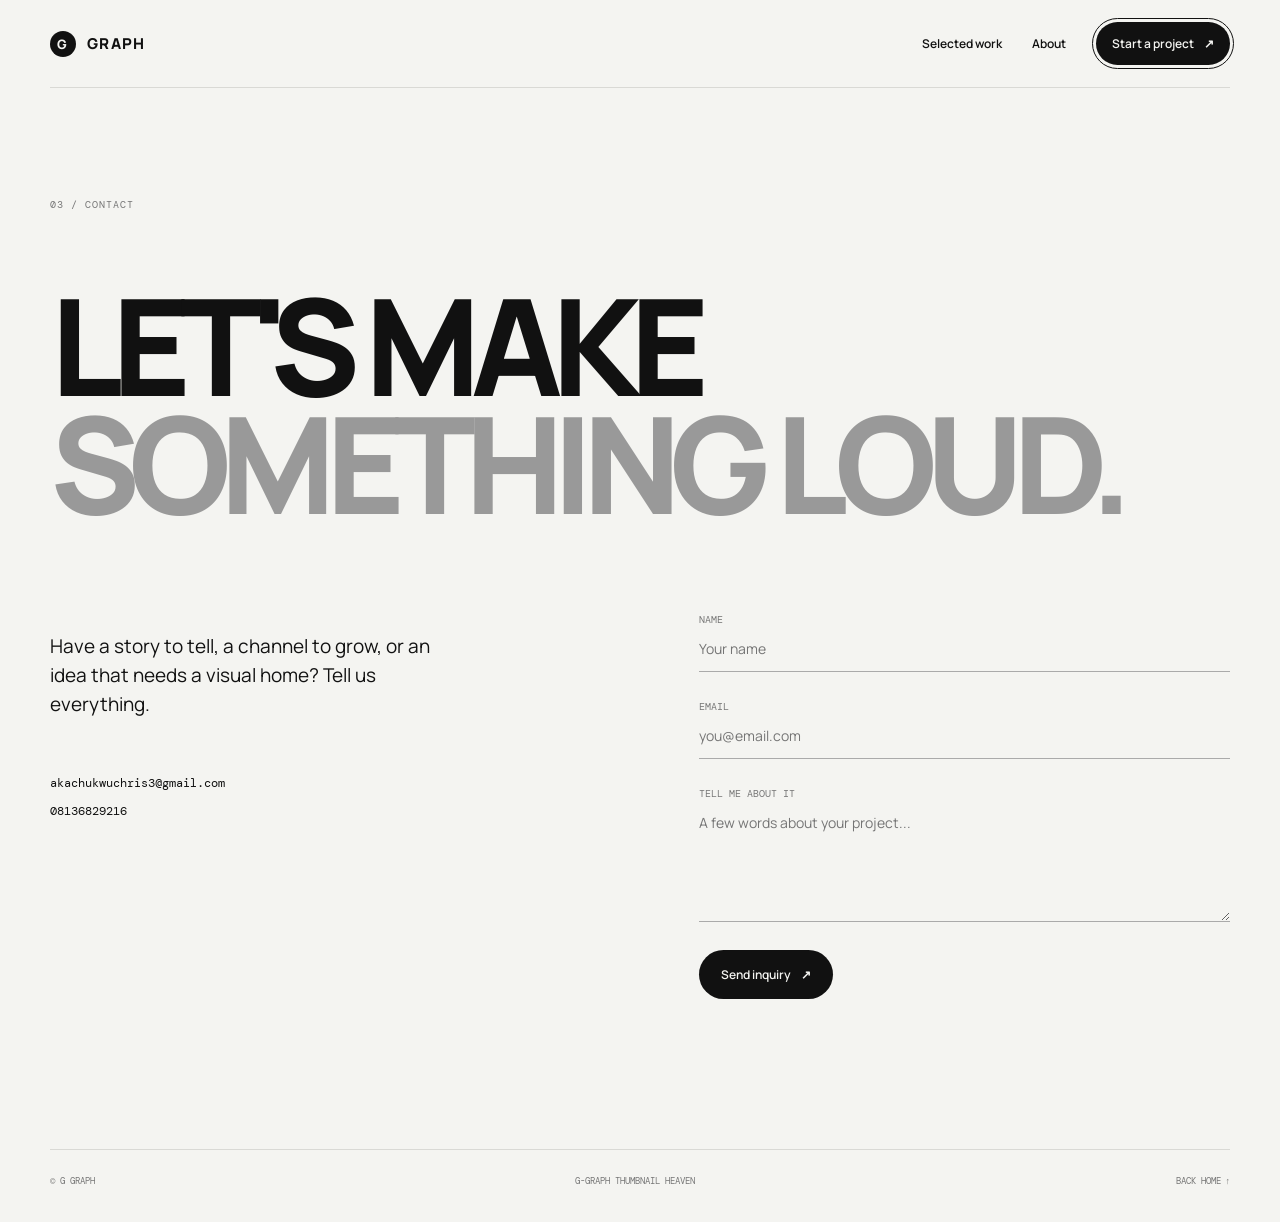
==== contact.html @ c11368bc "Build minimalist G GRAPH portfolio website with generated artwork placeholders and contact page." ====
<!doctype html>
<html lang="en">
<head>
  <meta charset="UTF-8" /><meta name="viewport" content="width=device-width, initial-scale=1.0" />
  <meta name="description" content="Contact G GRAPH for graphic design and thumbnail projects." />
  <title>Contact — G GRAPH</title>
  <link rel="preconnect" href="https://fonts.googleapis.com"><link rel="preconnect" href="https://fonts.gstatic.com" crossorigin>
  <link href="https://fonts.googleapis.com/css2?family=DM+Mono:wght@400;500&family=Manrope:wght@400;500;600;700;800&display=swap" rel="stylesheet"><link rel="stylesheet" href="styles.css" />
</head>
<body>
  <header class="site-header"><a class="brand" href="index.html"><span>G</span> GRAPH</a><nav class="nav"><a href="index.html#work">Selected work</a><a href="index.html#about">About</a><a class="nav-cta active" href="contact.html">Start a project <span>↗</span></a></nav></header>
  <main class="contact-page container">
    <p class="eyebrow">03 / Contact</p><h1>LET'S MAKE<br><em>SOMETHING LOUD.</em></h1>
    <div class="contact-grid"><div><p class="contact-intro">Have a story to tell, a channel to grow, or an idea that needs a visual home? Tell us everything.</p><div class="contact-details"><a href="mailto:akachukwuchris3@gmail.com">akachukwuchris3@gmail.com</a><a href="tel:08136829216">08136829216</a></div></div>
      <form class="contact-form" action="mailto:akachukwuchris3@gmail.com" method="post" enctype="text/plain"><label>Name<input name="name" type="text" placeholder="Your name" required></label><label>Email<input name="email" type="email" placeholder="you@email.com" required></label><label>Tell me about it<textarea name="message" rows="5" placeholder="A few words about your project..." required></textarea></label><button type="submit">Send inquiry <span>↗</span></button></form>
    </div>
  </main>
  <footer class="footer container"><span>© G GRAPH</span><span>G-GRAPH THUMBNAIL HEAVEN</span><a href="index.html">Back home ↑</a></footer>
  <script src="script.js"></script>
</body>
</html>
---- styles.css ----
:root{--ink:#111;--muted:#777;--line:#d9d9d5;--paper:#f4f4f1;--soft:#e7e7e3}*{box-sizing:border-box}html{scroll-behavior:smooth}body{margin:0;background:var(--paper);color:var(--ink);font-family:Manrope,Arial,sans-serif}a{color:inherit;text-decoration:none}.container{width:min(1180px,calc(100% - 64px));margin:auto}.site-header{height:88px;width:min(1180px,calc(100% - 64px));margin:auto;display:flex;align-items:center;justify-content:space-between;border-bottom:1px solid var(--line)}.brand{font-size:15px;font-weight:800;letter-spacing:.08em}.brand span{display:inline-grid;place-items:center;background:var(--ink);color:var(--paper);border-radius:50%;width:26px;height:26px;margin-right:7px;font-size:13px}.nav{display:flex;align-items:center;gap:30px;font-size:12px;font-weight:600}.nav a{transition:opacity .2s}.nav a:hover{opacity:.5}.nav-cta{background:var(--ink);color:var(--paper);padding:13px 16px;border-radius:30px}.nav-cta span,.text-link span,button span{margin-left:8px}.hero{padding:130px 0 100px;min-height:650px;display:flex;flex-direction:column;justify-content:space-between}.eyebrow,.mono{font-family:'DM Mono',monospace;text-transform:uppercase;font-size:10px;letter-spacing:.1em}.eyebrow{color:var(--muted)}.eyebrow span{margin:0 8px;color:var(--ink)}h1{font-size:clamp(48px,10.5vw,150px);line-height:.88;letter-spacing:-.08em;margin:80px 0 60px;font-weight:800}h1 em,h2 em{font-style:normal;color:#999}.hero-bottom{display:flex;justify-content:space-between;align-items:end}.hero-copy{max-width:330px;color:#555;line-height:1.7;font-size:14px}.round-link{border:1px solid var(--ink);border-radius:50%;width:53px;height:53px;display:grid;place-items:center;font-size:22px}.work{padding:75px 0 140px}.section-heading{display:flex;justify-content:space-between;align-items:center;border-top:1px solid var(--line);padding-top:18px;margin-bottom:48px}.mono{color:var(--muted);font-size:9px}.project-grid{display:grid;grid-template-columns:repeat(2,1fr);gap:70px 24px}.project-wide{grid-column:span 2}.project img{display:block;width:100%;background:var(--soft);transition:transform .4s}.project:hover img{transform:scale(.985)}.project-info{display:flex;justify-content:space-between;align-items:baseline;margin-top:15px}.project-info h2{font-size:16px;margin:0;font-weight:600}.project-info span{font-family:'DM Mono';font-size:9px;text-transform:uppercase;color:var(--muted)}.about{padding:80px 0 150px}.about-grid{display:grid;grid-template-columns:1fr 1fr;gap:10%;align-items:start}.about h2{font-size:clamp(35px,5vw,70px);letter-spacing:-.07em;line-height:.95;margin:20px 0}.about-grid div{max-width:400px;color:#555;line-height:1.7;font-size:14px}.text-link{display:inline-block;margin-top:20px;border-bottom:1px solid var(--ink);padding-bottom:8px;color:var(--ink);font-weight:700;font-size:13px}.footer{border-top:1px solid var(--line);padding:25px 0 35px;display:flex;justify-content:space-between;font:9px 'DM Mono';text-transform:uppercase;color:var(--muted)}.contact-page{padding:100px 0 150px}.contact-page h1{margin:75px 0 90px}.contact-grid{display:grid;grid-template-columns:1fr 1fr;gap:10%}.contact-intro{font-size:19px;line-height:1.55;max-width:390px}.contact-details{display:flex;flex-direction:column;gap:12px;margin-top:55px;font-family:'DM Mono';font-size:12px}.contact-details a:hover{ text-decoration:underline}.contact-form{display:flex;flex-direction:column;gap:28px}label{font:10px 'DM Mono';text-transform:uppercase;color:var(--muted)}input,textarea{display:block;width:100%;border:0;border-bottom:1px solid #aaa;background:transparent;padding:13px 0;font:14px Manrope;outline:none;resize:vertical}input:focus,textarea:focus{border-color:var(--ink)}button{align-self:flex-start;background:var(--ink);color:var(--paper);border:0;border-radius:30px;padding:16px 22px;font:600 12px Manrope;cursor:pointer}.active{outline:1px solid var(--ink);outline-offset:3px}@media(max-width:650px){.container,.site-header{width:calc(100% - 36px)}.site-header{height:72px}.nav a:not(.nav-cta){display:none}.nav-cta{padding:11px 13px}.hero{padding:90px 0 70px;min-height:570px}.hero h1{margin:80px 0 45px}.hero-bottom{align-items:start}.round-link{flex:none}.work{padding:60px 0 90px}.section-heading{display:block}.section-heading .mono{margin-top:22px}.project-grid,.about-grid,.contact-grid{grid-template-columns:1fr;gap:45px}.project-wide{grid-column:span 1}.project-info{display:block}.project-info span{display:block;margin-top:8px}.about{padding:50px 0 90px}.contact-page{padding:75px 0 100px}.contact-page h1{margin:65px 0}.footer{gap:15px;flex-wrap:wrap}.footer span:nth-child(2){display:none}}
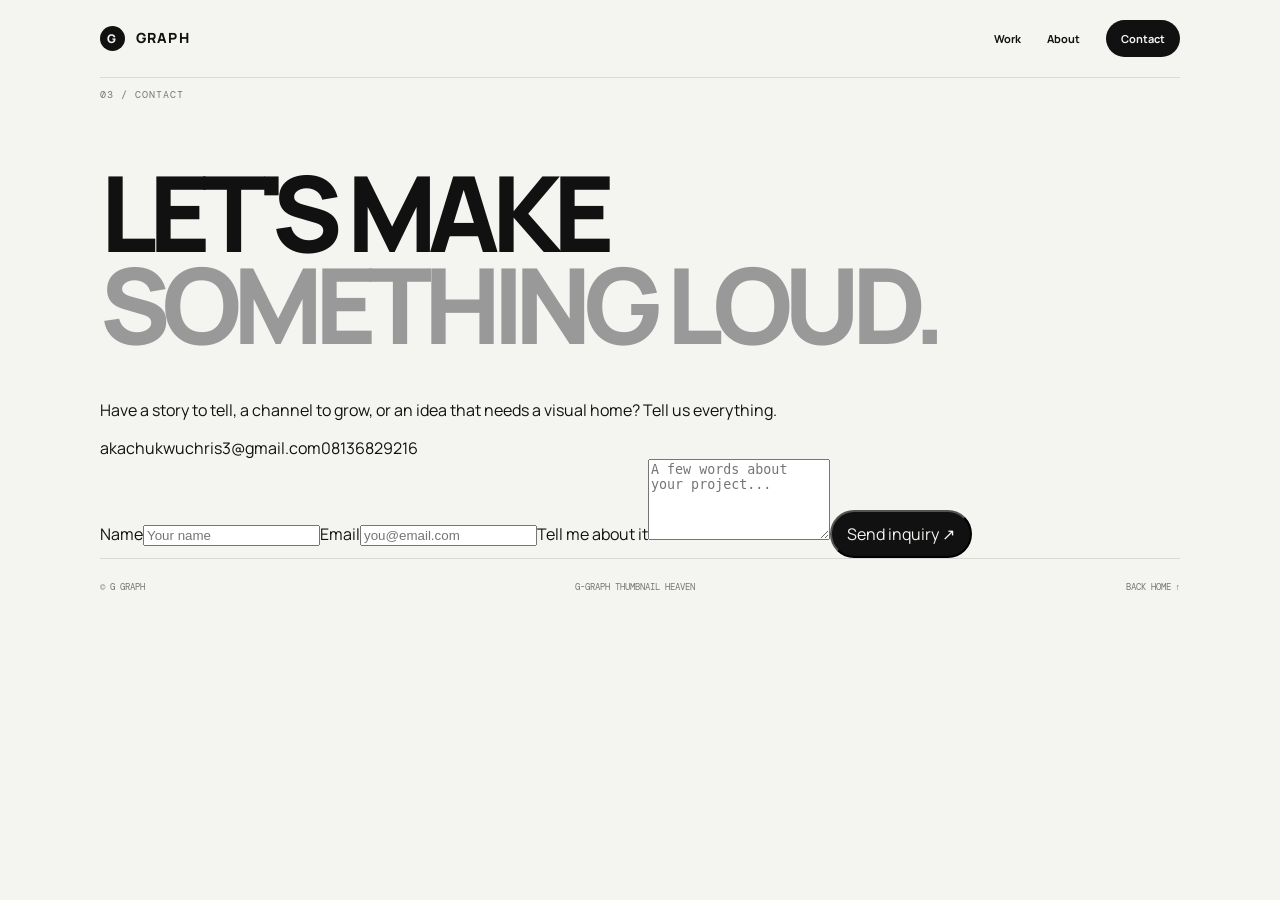
==== commit 31741f78: "Rebuild G GRAPH portfolio with responsive sizing, animated sections, carousel, click-to-expand viewe" ====
--- a/contact.html
+++ b/contact.html
@@ -1,21 +1,2 @@
 <!doctype html>
-<html lang="en">
-<head>
-  <meta charset="UTF-8" /><meta name="viewport" content="width=device-width, initial-scale=1.0" />
-  <meta name="description" content="Contact G GRAPH for graphic design and thumbnail projects." />
-  <title>Contact — G GRAPH</title>
-  <link rel="preconnect" href="https://fonts.googleapis.com"><link rel="preconnect" href="https://fonts.gstatic.com" crossorigin>
-  <link href="https://fonts.googleapis.com/css2?family=DM+Mono:wght@400;500&family=Manrope:wght@400;500;600;700;800&display=swap" rel="stylesheet"><link rel="stylesheet" href="styles.css" />
-</head>
-<body>
-  <header class="site-header"><a class="brand" href="index.html"><span>G</span> GRAPH</a><nav class="nav"><a href="index.html#work">Selected work</a><a href="index.html#about">About</a><a class="nav-cta active" href="contact.html">Start a project <span>↗</span></a></nav></header>
-  <main class="contact-page container">
-    <p class="eyebrow">03 / Contact</p><h1>LET'S MAKE<br><em>SOMETHING LOUD.</em></h1>
-    <div class="contact-grid"><div><p class="contact-intro">Have a story to tell, a channel to grow, or an idea that needs a visual home? Tell us everything.</p><div class="contact-details"><a href="mailto:akachukwuchris3@gmail.com">akachukwuchris3@gmail.com</a><a href="tel:08136829216">08136829216</a></div></div>
-      <form class="contact-form" action="mailto:akachukwuchris3@gmail.com" method="post" enctype="text/plain"><label>Name<input name="name" type="text" placeholder="Your name" required></label><label>Email<input name="email" type="email" placeholder="you@email.com" required></label><label>Tell me about it<textarea name="message" rows="5" placeholder="A few words about your project..." required></textarea></label><button type="submit">Send inquiry <span>↗</span></button></form>
-    </div>
-  </main>
-  <footer class="footer container"><span>© G GRAPH</span><span>G-GRAPH THUMBNAIL HEAVEN</span><a href="index.html">Back home ↑</a></footer>
-  <script src="script.js"></script>
-</body>
-</html>
+<html lang="en"><head><meta charset="UTF-8"><meta name="viewport" content="width=device-width, initial-scale=1.0"><title>Contact | G GRAPH</title><link rel="preconnect" href="https://fonts.googleapis.com"><link rel="preconnect" href="https://fonts.gstatic.com" crossorigin><link href="https://fonts.googleapis.com/css2?family=DM+Mono:wght@400;500&family=Manrope:wght@400;500;600;700;800&display=swap" rel="stylesheet"><link rel="stylesheet" href="styles.css"></head><body><header class="site-header container"><a class="brand" href="index.html"><span>G</span> GRAPH</a><nav class="nav"><a href="index.html#work">Work</a><a href="index.html#about">About</a><a class="nav-cta" href="contact.html">Contact</a></nav></header><main class="contact-page container reveal visible"><p class="eyebrow">03 / Contact</p><h1>LET'S MAKE<br><em>SOMETHING LOUD.</em></h1><div class="contact-grid"><div><p class="contact-intro">Have a story to tell, a channel to grow, or an idea that needs a visual home? Tell us everything.</p><div class="contact-details"><a href="mailto:akachukwuchris3@gmail.com">akachukwuchris3@gmail.com</a><a href="tel:08136829216">08136829216</a></div></div><form class="contact-form" action="mailto:akachukwuchris3@gmail.com" method="post" enctype="text/plain"><label>Name<input name="name" type="text" placeholder="Your name" required></label><label>Email<input name="email" type="email" placeholder="you@email.com" required></label><label>Tell me about it<textarea name="message" rows="5" placeholder="A few words about your project..." required></textarea></label><button type="submit" class="nav-cta">Send inquiry ↗</button></form></div></main><footer class="footer container"><span>© G GRAPH</span><span>G-GRAPH THUMBNAIL HEAVEN</span><a href="index.html">Back home ↑</a></footer><script src="script.js"></script></body></html>
--- a/styles.css
+++ b/styles.css
@@ -1 +1,4 @@
-:root{--ink:#111;--muted:#777;--line:#d9d9d5;--paper:#f4f4f1;--soft:#e7e7e3}*{box-sizing:border-box}html{scroll-behavior:smooth}body{margin:0;background:var(--paper);color:var(--ink);font-family:Manrope,Arial,sans-serif}a{color:inherit;text-decoration:none}.container{width:min(1180px,calc(100% - 64px));margin:auto}.site-header{height:88px;width:min(1180px,calc(100% - 64px));margin:auto;display:flex;align-items:center;justify-content:space-between;border-bottom:1px solid var(--line)}.brand{font-size:15px;font-weight:800;letter-spacing:.08em}.brand span{display:inline-grid;place-items:center;background:var(--ink);color:var(--paper);border-radius:50%;width:26px;height:26px;margin-right:7px;font-size:13px}.nav{display:flex;align-items:center;gap:30px;font-size:12px;font-weight:600}.nav a{transition:opacity .2s}.nav a:hover{opacity:.5}.nav-cta{background:var(--ink);color:var(--paper);padding:13px 16px;border-radius:30px}.nav-cta span,.text-link span,button span{margin-left:8px}.hero{padding:130px 0 100px;min-height:650px;display:flex;flex-direction:column;justify-content:space-between}.eyebrow,.mono{font-family:'DM Mono',monospace;text-transform:uppercase;font-size:10px;letter-spacing:.1em}.eyebrow{color:var(--muted)}.eyebrow span{margin:0 8px;color:var(--ink)}h1{font-size:clamp(48px,10.5vw,150px);line-height:.88;letter-spacing:-.08em;margin:80px 0 60px;font-weight:800}h1 em,h2 em{font-style:normal;color:#999}.hero-bottom{display:flex;justify-content:space-between;align-items:end}.hero-copy{max-width:330px;color:#555;line-height:1.7;font-size:14px}.round-link{border:1px solid var(--ink);border-radius:50%;width:53px;height:53px;display:grid;place-items:center;font-size:22px}.work{padding:75px 0 140px}.section-heading{display:flex;justify-content:space-between;align-items:center;border-top:1px solid var(--line);padding-top:18px;margin-bottom:48px}.mono{color:var(--muted);font-size:9px}.project-grid{display:grid;grid-template-columns:repeat(2,1fr);gap:70px 24px}.project-wide{grid-column:span 2}.project img{display:block;width:100%;background:var(--soft);transition:transform .4s}.project:hover img{transform:scale(.985)}.project-info{display:flex;justify-content:space-between;align-items:baseline;margin-top:15px}.project-info h2{font-size:16px;margin:0;font-weight:600}.project-info span{font-family:'DM Mono';font-size:9px;text-transform:uppercase;color:var(--muted)}.about{padding:80px 0 150px}.about-grid{display:grid;grid-template-columns:1fr 1fr;gap:10%;align-items:start}.about h2{font-size:clamp(35px,5vw,70px);letter-spacing:-.07em;line-height:.95;margin:20px 0}.about-grid div{max-width:400px;color:#555;line-height:1.7;font-size:14px}.text-link{display:inline-block;margin-top:20px;border-bottom:1px solid var(--ink);padding-bottom:8px;color:var(--ink);font-weight:700;font-size:13px}.footer{border-top:1px solid var(--line);padding:25px 0 35px;display:flex;justify-content:space-between;font:9px 'DM Mono';text-transform:uppercase;color:var(--muted)}.contact-page{padding:100px 0 150px}.contact-page h1{margin:75px 0 90px}.contact-grid{display:grid;grid-template-columns:1fr 1fr;gap:10%}.contact-intro{font-size:19px;line-height:1.55;max-width:390px}.contact-details{display:flex;flex-direction:column;gap:12px;margin-top:55px;font-family:'DM Mono';font-size:12px}.contact-details a:hover{ text-decoration:underline}.contact-form{display:flex;flex-direction:column;gap:28px}label{font:10px 'DM Mono';text-transform:uppercase;color:var(--muted)}input,textarea{display:block;width:100%;border:0;border-bottom:1px solid #aaa;background:transparent;padding:13px 0;font:14px Manrope;outline:none;resize:vertical}input:focus,textarea:focus{border-color:var(--ink)}button{align-self:flex-start;background:var(--ink);color:var(--paper);border:0;border-radius:30px;padding:16px 22px;font:600 12px Manrope;cursor:pointer}.active{outline:1px solid var(--ink);outline-offset:3px}@media(max-width:650px){.container,.site-header{width:calc(100% - 36px)}.site-header{height:72px}.nav a:not(.nav-cta){display:none}.nav-cta{padding:11px 13px}.hero{padding:90px 0 70px;min-height:570px}.hero h1{margin:80px 0 45px}.hero-bottom{align-items:start}.round-link{flex:none}.work{padding:60px 0 90px}.section-heading{display:block}.section-heading .mono{margin-top:22px}.project-grid,.about-grid,.contact-grid{grid-template-columns:1fr;gap:45px}.project-wide{grid-column:span 1}.project-info{display:block}.project-info span{display:block;margin-top:8px}.about{padding:50px 0 90px}.contact-page{padding:75px 0 100px}.contact-page h1{margin:65px 0}.footer{gap:15px;flex-wrap:wrap}.footer span:nth-child(2){display:none}}
+/* G GRAPH portfolio system */
+:root{--ink:#111;--muted:#777;--line:#d9d9d5;--paper:#f4f4f1;--soft:#e7e7e3}*{box-sizing:border-box}html{scroll-behavior:smooth}body{margin:0;background:var(--paper);color:var(--ink);font-family:Manrope,Arial,sans-serif;overflow-x:hidden}body.modal-open{overflow:hidden}a{color:inherit;text-decoration:none}button{font:inherit}.container{width:min(1080px,calc(100% - 48px));margin:auto}.site-header{height:78px;display:flex;align-items:center;justify-content:space-between;border-bottom:1px solid var(--line)}.brand{font-size:14px;font-weight:800;letter-spacing:.08em}.brand span{display:inline-grid;place-items:center;background:var(--ink);color:var(--paper);border-radius:50%;width:25px;height:25px;margin-right:7px;font-size:12px}.nav{display:flex;align-items:center;gap:26px;font-size:11px;font-weight:700}.nav-cta{background:var(--ink);color:var(--paper);padding:11px 15px;border-radius:30px}.hero{padding:100px 0 78px;min-height:560px;display:flex;flex-direction:column;justify-content:space-between}.eyebrow,.mono{font:10px 'DM Mono',monospace;text-transform:uppercase;letter-spacing:.1em}.eyebrow{color:var(--muted)}.eyebrow span{margin:0 8px;color:var(--ink)}h1{font-size:clamp(45px,8.2vw,108px);line-height:.88;letter-spacing:-.08em;margin:65px 0 48px;font-weight:800}h1 em,h2 em{font-style:normal;color:#999}.hero-bottom{display:flex;justify-content:space-between;align-items:end}.hero-copy{max-width:330px;color:#555;line-height:1.7;font-size:13px}.round-link{border:1px solid var(--ink);border-radius:50%;width:46px;height:46px;display:grid;place-items:center;font-size:20px}.work{padding:65px 0 115px}.section-heading{display:flex;justify-content:space-between;align-items:center;border-top:1px solid var(--line);padding-top:16px;margin-bottom:35px}.mono{color:var(--muted);font-size:9px}.carousel{position:relative;padding:0 48px 44px}.carousel-track{position:relative;min-height:480px}.carousel-slide{display:none;animation:slideIn .45s ease both}.carousel-slide.is-active{display:block}.project{margin:0}.image-button{display:block;width:100%;padding:0;border:0;cursor:zoom-in;overflow:hidden;background:var(--soft);border-radius:12px}.image-button img{display:block;width:100%;height:430px;object-fit:contain;background:var(--soft);transition:transform .5s ease}.project-wide .image-button img{height:430px}.image-button:hover img{transform:scale(1.025)}.project-info{display:flex;justify-content:space-between;align-items:baseline;margin-top:14px}.project-info h2{font-size:16px;margin:0;font-weight:600}.project-info span{font:9px 'DM Mono';text-transform:uppercase;color:var(--muted)}.carousel-arrow{position:absolute;top:45%;z-index:2;border:1px solid var(--ink);background:var(--paper);border-radius:50%;width:38px;height:38px;cursor:pointer;transition:.2s}.carousel-arrow:hover{background:var(--ink);color:var(--paper);transform:scale(1.08)}.prev{left:0}.next{right:0}.carousel-dots{position:absolute;bottom:0;left:0;right:0;display:flex;justify-content:center;gap:8px}.carousel-dot{width:7px;height:7px;border:0;border-radius:50%;background:#c4c4be;cursor:pointer;padding:0}.carousel-dot.active{background:var(--ink);transform:scale(1.35)}.about{padding:70px 0 120px}.about-grid{display:grid;grid-template-columns:1fr 1fr;gap:10%;align-items:start}.about h2{font-size:clamp(34px,4.5vw,58px);letter-spacing:-.07em;line-height:.95;margin:18px 0}.about-grid div{max-width:400px;color:#555;line-height:1.7;font-size:14px}.text-link{display:inline-block;margin-top:18px;border-bottom:1px solid var(--ink);padding-bottom:7px;color:var(--ink);font-weight:700;font-size:12px}.footer{border-top:1px solid var(--line);padding:22px 0 30px;display:flex;justify-content:space-between;font:9px 'DM Mono';text-transform:uppercase;color:var(--muted)}.reveal{opacity:0;transform:translateY(22px);transition:opacity .8s ease,transform .8s ease}.reveal.visible{opacity:1;transform:none}@keyframes slideIn{from{opacity:0;transform:translateX(18px)}to{opacity:1;transform:none}}
+/* Fullscreen viewer and cursor-position zoom */.lightbox{position:fixed;inset:0;z-index:20;display:grid;place-items:center;padding:35px;background:rgba(17,17,17,.9);opacity:0;visibility:hidden;transition:opacity .25s ease,visibility .25s ease}.lightbox.open{opacity:1;visibility:visible}.lightbox-stage{position:relative;width:min(900px,90vw);height:min(690px,78vh);overflow:hidden;border-radius:10px;background:#ddd;cursor:zoom-in}.lightbox-stage img{width:100%;height:100%;object-fit:contain;transform:scale(1);transform-origin:var(--x,50%) var(--y,50%);transition:transform .18s ease}.lightbox-stage:hover img{transform:scale(2.1)}.zoom-tip{position:absolute;bottom:14px;left:50%;transform:translateX(-50%);background:rgba(17,17,17,.72);color:#fff;padding:8px 12px;border-radius:20px;font-size:10px;white-space:nowrap}.lightbox-close{position:absolute;right:28px;top:18px;border:0;background:none;color:#fff;font-size:35px;cursor:pointer}.lightbox-caption{position:absolute;bottom:20px;left:50%;transform:translateX(-50%);color:#fff;display:flex;gap:20px;font-size:12px}.lightbox-caption span{color:#bbb;font:10px 'DM Mono';text-transform:uppercase;align-self:center}
+@media(max-width:700px){.container{width:calc(100% - 32px)}.site-header{height:70px}.nav{gap:13px}.nav a:first-child{display:none}.hero{padding:75px 0 60px;min-height:510px}.work{padding:55px 0 90px}.section-heading{display:block}.section-heading .mono{margin-top:16px}.carousel{padding-left:28px;padding-right:28px}.carousel-track{min-height:340px}.image-button img,.project-wide .image-button img{height:300px}.project-info{display:block}.project-info span{display:block;margin-top:7px}.about{padding:50px 0 80px}.about-grid{grid-template-columns:1fr;gap:20px}.footer{gap:12px;flex-wrap:wrap}.footer span:nth-child(2){display:none}.lightbox{padding:18px}.lightbox-stage{width:94vw;height:72vh}.lightbox-close{right:13px;top:4px}.lightbox-caption{bottom:10px}.zoom-tip{font-size:8px}}
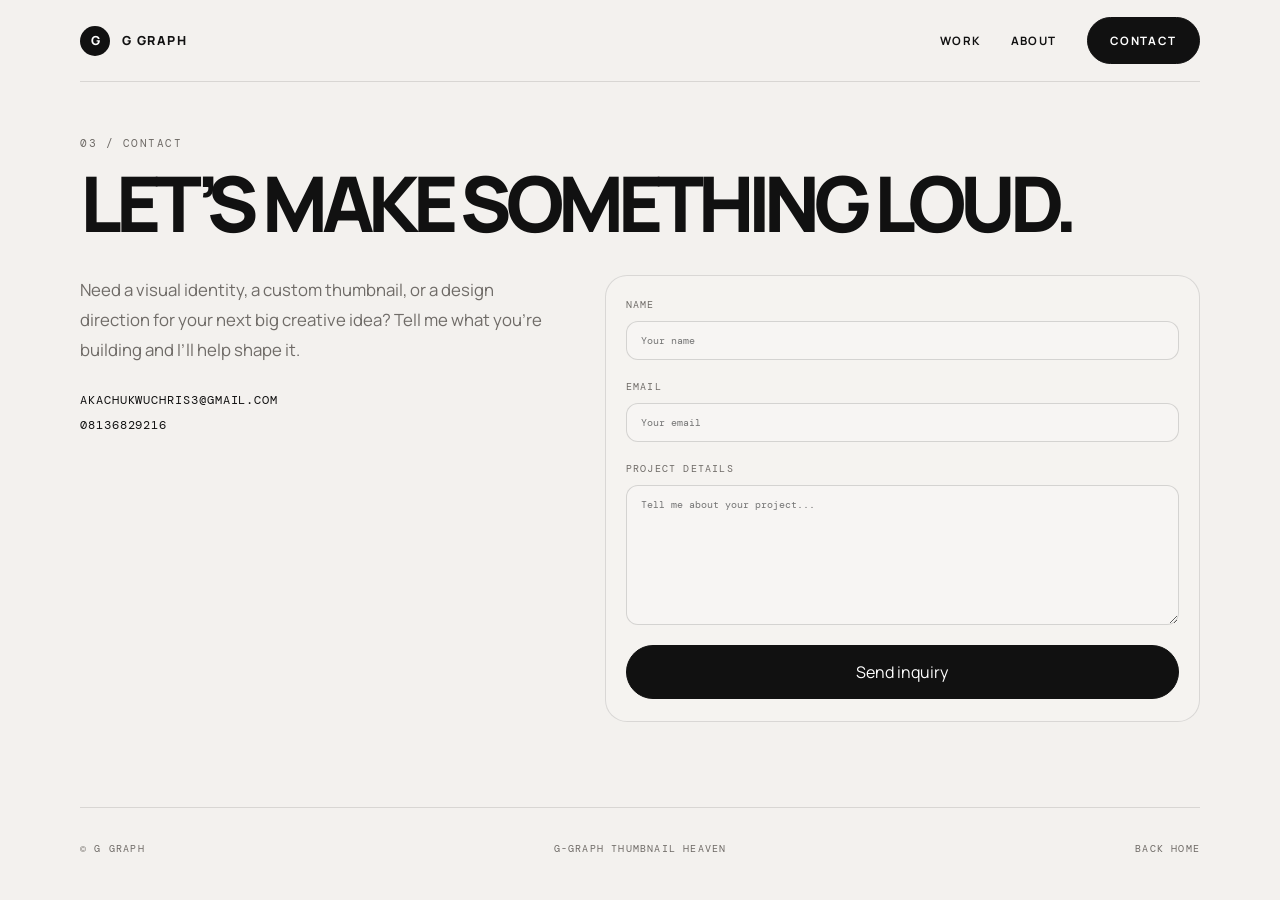
==== commit b7a28358: "Finalize the G GRAPH portfolio with smoother responsiveness, carousel, click-to-expand lightbox, and" ====
--- a/contact.html
+++ b/contact.html
@@ -1,2 +1,73 @@
 <!doctype html>
-<html lang="en"><head><meta charset="UTF-8"><meta name="viewport" content="width=device-width, initial-scale=1.0"><title>Contact | G GRAPH</title><link rel="preconnect" href="https://fonts.googleapis.com"><link rel="preconnect" href="https://fonts.gstatic.com" crossorigin><link href="https://fonts.googleapis.com/css2?family=DM+Mono:wght@400;500&family=Manrope:wght@400;500;600;700;800&display=swap" rel="stylesheet"><link rel="stylesheet" href="styles.css"></head><body><header class="site-header container"><a class="brand" href="index.html"><span>G</span> GRAPH</a><nav class="nav"><a href="index.html#work">Work</a><a href="index.html#about">About</a><a class="nav-cta" href="contact.html">Contact</a></nav></header><main class="contact-page container reveal visible"><p class="eyebrow">03 / Contact</p><h1>LET'S MAKE<br><em>SOMETHING LOUD.</em></h1><div class="contact-grid"><div><p class="contact-intro">Have a story to tell, a channel to grow, or an idea that needs a visual home? Tell us everything.</p><div class="contact-details"><a href="mailto:akachukwuchris3@gmail.com">akachukwuchris3@gmail.com</a><a href="tel:08136829216">08136829216</a></div></div><form class="contact-form" action="mailto:akachukwuchris3@gmail.com" method="post" enctype="text/plain"><label>Name<input name="name" type="text" placeholder="Your name" required></label><label>Email<input name="email" type="email" placeholder="you@email.com" required></label><label>Tell me about it<textarea name="message" rows="5" placeholder="A few words about your project..." required></textarea></label><button type="submit" class="nav-cta">Send inquiry ↗</button></form></div></main><footer class="footer container"><span>© G GRAPH</span><span>G-GRAPH THUMBNAIL HEAVEN</span><a href="index.html">Back home ↑</a></footer><script src="script.js"></script></body></html>
+<html lang="en">
+  <head>
+    <meta charset="UTF-8" />
+    <meta name="viewport" content="width=device-width, initial-scale=1.0" />
+    <meta name="description" content="Contact G GRAPH for custom graphic design and thumbnail work." />
+    <title>Contact | G GRAPH</title>
+    <link rel="preconnect" href="https://fonts.googleapis.com" />
+    <link rel="preconnect" href="https://fonts.gstatic.com" crossorigin />
+    <link href="https://fonts.googleapis.com/css2?family=DM+Mono:wght@400;500&family=Manrope:wght@400;500;600;700;800&display=swap" rel="stylesheet" />
+    <link rel="stylesheet" href="styles.css" />
+  </head>
+  <body>
+    <header class="site-header container">
+      <a href="index.html" class="brand" aria-label="G GRAPH home">
+        <span class="brand-mark">G</span>
+        <span class="brand-text">G GRAPH</span>
+      </a>
+
+      <nav class="main-nav" aria-label="Main navigation">
+        <a href="index.html#work">Work</a>
+        <a href="index.html#about">About</a>
+        <a href="contact.html" class="button-link">Contact</a>
+      </nav>
+    </header>
+
+    <main class="contact-page container reveal">
+      <p class="eyebrow">03 / Contact</p>
+      <h1>Let’s make something loud.</h1>
+
+      <div class="contact-grid">
+        <div>
+          <p class="contact-intro">
+            Need a visual identity, a custom thumbnail, or a design direction for
+            your next big creative idea? Tell me what you’re building and I’ll help shape it.
+          </p>
+
+          <div class="contact-details">
+            <a href="mailto:akachukwuchris3@gmail.com">akachukwuchris3@gmail.com</a>
+            <a href="tel:08136829216">08136829216</a>
+          </div>
+        </div>
+
+        <form class="contact-form" action="mailto:akachukwuchris3@gmail.com" method="post" enctype="text/plain">
+          <label>
+            Name
+            <input type="text" name="name" placeholder="Your name" required />
+          </label>
+
+          <label>
+            Email
+            <input type="email" name="email" placeholder="Your email" required />
+          </label>
+
+          <label>
+            Project details
+            <textarea name="message" rows="6" placeholder="Tell me about your project..." required></textarea>
+          </label>
+
+          <button type="submit" class="button-primary">Send inquiry</button>
+        </form>
+      </div>
+    </main>
+
+    <footer class="site-footer container">
+      <p>© G GRAPH</p>
+      <p>G-GRAPH THUMBNAIL HEAVEN</p>
+      <a href="index.html">Back home</a>
+    </footer>
+
+    <script src="script.js"></script>
+  </body>
+</html>
--- a/styles.css
+++ b/styles.css
@@ -1,4 +1,795 @@
-/* G GRAPH portfolio system */
-:root{--ink:#111;--muted:#777;--line:#d9d9d5;--paper:#f4f4f1;--soft:#e7e7e3}*{box-sizing:border-box}html{scroll-behavior:smooth}body{margin:0;background:var(--paper);color:var(--ink);font-family:Manrope,Arial,sans-serif;overflow-x:hidden}body.modal-open{overflow:hidden}a{color:inherit;text-decoration:none}button{font:inherit}.container{width:min(1080px,calc(100% - 48px));margin:auto}.site-header{height:78px;display:flex;align-items:center;justify-content:space-between;border-bottom:1px solid var(--line)}.brand{font-size:14px;font-weight:800;letter-spacing:.08em}.brand span{display:inline-grid;place-items:center;background:var(--ink);color:var(--paper);border-radius:50%;width:25px;height:25px;margin-right:7px;font-size:12px}.nav{display:flex;align-items:center;gap:26px;font-size:11px;font-weight:700}.nav-cta{background:var(--ink);color:var(--paper);padding:11px 15px;border-radius:30px}.hero{padding:100px 0 78px;min-height:560px;display:flex;flex-direction:column;justify-content:space-between}.eyebrow,.mono{font:10px 'DM Mono',monospace;text-transform:uppercase;letter-spacing:.1em}.eyebrow{color:var(--muted)}.eyebrow span{margin:0 8px;color:var(--ink)}h1{font-size:clamp(45px,8.2vw,108px);line-height:.88;letter-spacing:-.08em;margin:65px 0 48px;font-weight:800}h1 em,h2 em{font-style:normal;color:#999}.hero-bottom{display:flex;justify-content:space-between;align-items:end}.hero-copy{max-width:330px;color:#555;line-height:1.7;font-size:13px}.round-link{border:1px solid var(--ink);border-radius:50%;width:46px;height:46px;display:grid;place-items:center;font-size:20px}.work{padding:65px 0 115px}.section-heading{display:flex;justify-content:space-between;align-items:center;border-top:1px solid var(--line);padding-top:16px;margin-bottom:35px}.mono{color:var(--muted);font-size:9px}.carousel{position:relative;padding:0 48px 44px}.carousel-track{position:relative;min-height:480px}.carousel-slide{display:none;animation:slideIn .45s ease both}.carousel-slide.is-active{display:block}.project{margin:0}.image-button{display:block;width:100%;padding:0;border:0;cursor:zoom-in;overflow:hidden;background:var(--soft);border-radius:12px}.image-button img{display:block;width:100%;height:430px;object-fit:contain;background:var(--soft);transition:transform .5s ease}.project-wide .image-button img{height:430px}.image-button:hover img{transform:scale(1.025)}.project-info{display:flex;justify-content:space-between;align-items:baseline;margin-top:14px}.project-info h2{font-size:16px;margin:0;font-weight:600}.project-info span{font:9px 'DM Mono';text-transform:uppercase;color:var(--muted)}.carousel-arrow{position:absolute;top:45%;z-index:2;border:1px solid var(--ink);background:var(--paper);border-radius:50%;width:38px;height:38px;cursor:pointer;transition:.2s}.carousel-arrow:hover{background:var(--ink);color:var(--paper);transform:scale(1.08)}.prev{left:0}.next{right:0}.carousel-dots{position:absolute;bottom:0;left:0;right:0;display:flex;justify-content:center;gap:8px}.carousel-dot{width:7px;height:7px;border:0;border-radius:50%;background:#c4c4be;cursor:pointer;padding:0}.carousel-dot.active{background:var(--ink);transform:scale(1.35)}.about{padding:70px 0 120px}.about-grid{display:grid;grid-template-columns:1fr 1fr;gap:10%;align-items:start}.about h2{font-size:clamp(34px,4.5vw,58px);letter-spacing:-.07em;line-height:.95;margin:18px 0}.about-grid div{max-width:400px;color:#555;line-height:1.7;font-size:14px}.text-link{display:inline-block;margin-top:18px;border-bottom:1px solid var(--ink);padding-bottom:7px;color:var(--ink);font-weight:700;font-size:12px}.footer{border-top:1px solid var(--line);padding:22px 0 30px;display:flex;justify-content:space-between;font:9px 'DM Mono';text-transform:uppercase;color:var(--muted)}.reveal{opacity:0;transform:translateY(22px);transition:opacity .8s ease,transform .8s ease}.reveal.visible{opacity:1;transform:none}@keyframes slideIn{from{opacity:0;transform:translateX(18px)}to{opacity:1;transform:none}}
-/* Fullscreen viewer and cursor-position zoom */.lightbox{position:fixed;inset:0;z-index:20;display:grid;place-items:center;padding:35px;background:rgba(17,17,17,.9);opacity:0;visibility:hidden;transition:opacity .25s ease,visibility .25s ease}.lightbox.open{opacity:1;visibility:visible}.lightbox-stage{position:relative;width:min(900px,90vw);height:min(690px,78vh);overflow:hidden;border-radius:10px;background:#ddd;cursor:zoom-in}.lightbox-stage img{width:100%;height:100%;object-fit:contain;transform:scale(1);transform-origin:var(--x,50%) var(--y,50%);transition:transform .18s ease}.lightbox-stage:hover img{transform:scale(2.1)}.zoom-tip{position:absolute;bottom:14px;left:50%;transform:translateX(-50%);background:rgba(17,17,17,.72);color:#fff;padding:8px 12px;border-radius:20px;font-size:10px;white-space:nowrap}.lightbox-close{position:absolute;right:28px;top:18px;border:0;background:none;color:#fff;font-size:35px;cursor:pointer}.lightbox-caption{position:absolute;bottom:20px;left:50%;transform:translateX(-50%);color:#fff;display:flex;gap:20px;font-size:12px}.lightbox-caption span{color:#bbb;font:10px 'DM Mono';text-transform:uppercase;align-self:center}
-@media(max-width:700px){.container{width:calc(100% - 32px)}.site-header{height:70px}.nav{gap:13px}.nav a:first-child{display:none}.hero{padding:75px 0 60px;min-height:510px}.work{padding:55px 0 90px}.section-heading{display:block}.section-heading .mono{margin-top:16px}.carousel{padding-left:28px;padding-right:28px}.carousel-track{min-height:340px}.image-button img,.project-wide .image-button img{height:300px}.project-info{display:block}.project-info span{display:block;margin-top:7px}.about{padding:50px 0 80px}.about-grid{grid-template-columns:1fr;gap:20px}.footer{gap:12px;flex-wrap:wrap}.footer span:nth-child(2){display:none}.lightbox{padding:18px}.lightbox-stage{width:94vw;height:72vh}.lightbox-close{right:13px;top:4px}.lightbox-caption{bottom:10px}.zoom-tip{font-size:8px}}
+:root {
+  --bg: #f3f1ee;
+  --panel: #efeee9;
+  --card: #faf9f7;
+  --ink: #111111;
+  --muted: #6f6b67;
+  --line: rgba(17, 17, 17, 0.12);
+  --soft: #dfe0db;
+  --soft-2: #c1bdb7;
+  --white: #ffffff;
+}
+
+* {
+  box-sizing: border-box;
+}
+
+html {
+  scroll-behavior: smooth;
+}
+
+body {
+  margin: 0;
+  background: var(--bg);
+  color: var(--ink);
+  font-family: 'Manrope', Arial, sans-serif;
+  overflow-x: hidden;
+}
+
+body.modal-open {
+  overflow: hidden;
+}
+
+a {
+  color: inherit;
+  text-decoration: none;
+}
+
+img {
+  display: block;
+  max-width: 100%;
+}
+
+button {
+  font: inherit;
+}
+
+.container {
+  width: min(1120px, calc(100% - 40px));
+  margin: 0 auto;
+}
+
+.site-header {
+  display: flex;
+  align-items: center;
+  justify-content: space-between;
+  min-height: 82px;
+  border-bottom: 1px solid var(--line);
+}
+
+.brand {
+  display: inline-flex;
+  align-items: center;
+  gap: 12px;
+  font-size: 0.78rem;
+  font-weight: 800;
+  letter-spacing: 0.12em;
+  text-transform: uppercase;
+}
+
+.brand-mark {
+  width: 30px;
+  height: 30px;
+  border-radius: 50%;
+  background: var(--ink);
+  color: var(--white);
+  display: grid;
+  place-items: center;
+  font-size: 0.78rem;
+  letter-spacing: 0;
+}
+
+.main-nav {
+  display: flex;
+  align-items: center;
+  gap: 30px;
+  font-size: 0.72rem;
+  font-weight: 700;
+  letter-spacing: 0.12em;
+  text-transform: uppercase;
+}
+
+.main-nav a {
+  position: relative;
+}
+
+.main-nav a::after {
+  content: "";
+  position: absolute;
+  left: 0;
+  bottom: -8px;
+  width: 100%;
+  height: 1px;
+  background: var(--ink);
+  transform: scaleX(0);
+  transform-origin: left;
+  transition: transform 0.25s ease;
+}
+
+.main-nav a:hover::after,
+.main-nav a:focus-visible::after {
+  transform: scaleX(1);
+}
+
+.button-link,
+.button-primary,
+.button-secondary {
+  display: inline-flex;
+  align-items: center;
+  justify-content: center;
+  border-radius: 999px;
+  transition: transform 0.2s ease, box-shadow 0.2s ease;
+}
+
+.button-link,
+.button-primary {
+  background: var(--ink);
+  color: var(--white);
+  padding: 0.95rem 1.4rem;
+  border: 1px solid var(--ink);
+}
+
+.button-secondary {
+  padding: 0.95rem 1.4rem;
+  border: 1px solid var(--line);
+  background: rgba(255, 255, 255, 0.18);
+}
+
+.button-link:hover,
+.button-primary:hover,
+.button-secondary:hover,
+.button-link:focus-visible,
+.button-primary:focus-visible,
+.button-secondary:focus-visible {
+  transform: translateY(-1px);
+  box-shadow: 0 12px 22px rgba(17, 17, 17, 0.08);
+}
+
+.hero {
+  display: grid;
+  grid-template-columns: 1.05fr 0.95fr;
+  gap: 30px;
+  align-items: center;
+  min-height: 680px;
+  padding-top: 74px;
+  padding-bottom: 26px;
+}
+
+.eyebrow {
+  margin: 0 0 18px;
+  color: var(--muted);
+  font-family: 'DM Mono', monospace;
+  font-size: 0.68rem;
+  letter-spacing: 0.14em;
+  text-transform: uppercase;
+}
+
+.hero h1,
+.about h2,
+.section-header h2,
+.contact-page h1 {
+  margin: 0;
+  font-family: 'Manrope', Arial, sans-serif;
+  font-weight: 800;
+  letter-spacing: -0.08em;
+  line-height: 0.92;
+}
+
+.hero h1 {
+  font-size: clamp(3.6rem, 7vw, 8.3rem);
+  text-transform: uppercase;
+}
+
+.hero h1 span {
+  display: block;
+  color: var(--muted);
+  font-size: 0.38em;
+  letter-spacing: -0.05em;
+  margin-top: 10px;
+}
+
+.lead {
+  max-width: 560px;
+  margin: 26px 0 0;
+  font-size: 1rem;
+  line-height: 1.8;
+  color: var(--muted);
+}
+
+.hero-actions {
+  display: flex;
+  gap: 16px;
+  flex-wrap: wrap;
+  margin-top: 28px;
+}
+
+.hero-visual {
+  position: relative;
+  min-height: 520px;
+  display: flex;
+  align-items: center;
+  justify-content: center;
+}
+
+.visual-card {
+  position: relative;
+  box-shadow: 0 25px 75px rgba(17, 17, 17, 0.08);
+  border: 1px solid var(--line);
+}
+
+.large-card {
+  width: min(90%, 560px);
+  height: 500px;
+  border-radius: 26px;
+  background: linear-gradient(160deg, rgba(255,255,255,0.8), rgba(223,224,219,0.8));
+  overflow: hidden;
+}
+
+.grid-lines {
+  position: absolute;
+  inset: 22px;
+  border-radius: 18px;
+  background:
+    linear-gradient(rgba(17,17,17,0.05) 1px, transparent 1px),
+    linear-gradient(90deg, rgba(17,17,17,0.05) 1px, transparent 1px),
+    linear-gradient(135deg, rgba(17,17,17,0.1), rgba(17,17,17,0.02));
+  background-size: 22px 22px, 22px 22px, 100% 100%;
+  border: 1px solid rgba(17, 17, 17, 0.08);
+}
+
+.tag {
+  position: absolute;
+  top: 22px;
+  left: 22px;
+  z-index: 2;
+  background: rgba(17, 17, 17, 0.94);
+  color: var(--white);
+  padding: 0.72rem 1rem;
+  font-family: 'DM Mono', monospace;
+  font-size: 0.62rem;
+  letter-spacing: 0.14em;
+  text-transform: uppercase;
+  border-radius: 999px;
+}
+
+.ring {
+  position: absolute;
+  right: 68px;
+  bottom: 58px;
+  width: 300px;
+  height: 300px;
+  border-radius: 50%;
+  background: radial-gradient(circle at 34% 32%, rgba(255,255,255,0.96), rgba(255,255,255,0.24) 24%, rgba(17,17,17,0.9) 25%, rgba(17,17,17,0.82) 60%, rgba(17,17,17,0.2) 61%, rgba(17,17,17,0.08) 100%);
+  box-shadow: inset 0 0 0 12px rgba(255, 255, 255, 0.18);
+}
+
+.small-card {
+  position: absolute;
+  right: 0;
+  bottom: 10px;
+  width: 180px;
+  height: 180px;
+  border-radius: 22px;
+  background: linear-gradient(180deg, rgba(17,17,17,0.96), rgba(17,17,17,0.9));
+  color: var(--white);
+  display: flex;
+  flex-direction: column;
+  justify-content: space-between;
+  padding: 18px;
+  z-index: 2;
+}
+
+.small-card span {
+  font-family: 'DM Mono', monospace;
+  font-size: 0.58rem;
+  letter-spacing: 0.14em;
+  text-transform: uppercase;
+  color: rgba(255,255,255,0.7);
+}
+
+.small-card strong {
+  align-self: flex-end;
+  font-size: 3.4rem;
+  line-height: 1;
+  letter-spacing: -0.07em;
+}
+
+.portfolio,
+.about,
+.contact-page {
+  padding-top: 80px;
+  padding-bottom: 85px;
+}
+
+.section-header {
+  display: flex;
+  justify-content: space-between;
+  align-items: end;
+  gap: 16px;
+  padding-top: 18px;
+  border-top: 1px solid var(--line);
+  margin-bottom: 26px;
+}
+
+.section-header h2 {
+  font-size: clamp(2.2rem, 4vw, 4.2rem);
+  text-transform: uppercase;
+}
+
+.narrow-gap {
+  margin-bottom: 18px;
+}
+
+.carousel {
+  position: relative;
+  padding: 0 52px 44px;
+}
+
+.carousel-stage {
+  position: relative;
+  min-height: 510px;
+}
+
+.slide {
+  display: none;
+  animation: fadeSlide 0.5s ease;
+}
+
+.slide.is-active {
+  display: block;
+}
+
+.project-button {
+  width: 100%;
+  background: rgba(255,255,255,0.08);
+  border: 1px solid var(--line);
+  border-radius: 18px;
+  padding: 12px;
+  cursor: zoom-in;
+  overflow: hidden;
+  transition: transform 0.25s ease, box-shadow 0.25s ease;
+}
+
+.project-button:hover,
+.project-button:focus-visible {
+  transform: translateY(-2px);
+  box-shadow: 0 18px 32px rgba(17,17,17,0.06);
+}
+
+.project-button img {
+  width: 100%;
+  height: 430px;
+  object-fit: contain;
+  border-radius: 12px;
+  background: var(--soft);
+  transition: transform 0.45s ease;
+}
+
+.project-button:hover img,
+.project-button:focus-visible img {
+  transform: scale(1.025);
+}
+
+.project-meta {
+  display: flex;
+  align-items: center;
+  justify-content: space-between;
+  gap: 12px;
+  padding: 18px 4px 0;
+}
+
+.meta-tag {
+  font-family: 'DM Mono', monospace;
+  font-size: 0.6rem;
+  letter-spacing: 0.14em;
+  text-transform: uppercase;
+  color: var(--muted);
+}
+
+.project-meta h3 {
+  margin: 0;
+  font-size: clamp(1.15rem, 2vw, 1.8rem);
+  letter-spacing: -0.05em;
+}
+
+.carousel-arrow {
+  position: absolute;
+  top: calc(50% - 24px);
+  width: 42px;
+  height: 42px;
+  border-radius: 50%;
+  border: 1px solid var(--ink);
+  background: rgba(255,255,255,0.78);
+  cursor: pointer;
+  z-index: 2;
+  transition: transform 0.2s ease, background 0.2s ease, color 0.2s ease;
+}
+
+.carousel-arrow:hover,
+.carousel-arrow:focus-visible {
+  background: var(--ink);
+  color: var(--white);
+  transform: scale(1.08);
+}
+
+.carousel-arrow.prev {
+  left: 0;
+}
+
+.carousel-arrow.next {
+  right: 0;
+}
+
+.carousel-dots {
+  display: flex;
+  justify-content: center;
+  gap: 8px;
+  margin-top: 18px;
+}
+
+.carousel-dot {
+  width: 8px;
+  height: 8px;
+  border: 0;
+  border-radius: 50%;
+  background: rgba(17,17,17,0.22);
+  cursor: pointer;
+  padding: 0;
+  transition: transform 0.2s ease, background 0.2s ease;
+}
+
+.carousel-dot.active {
+  background: var(--ink);
+  transform: scale(1.35);
+}
+
+.about-grid {
+  display: grid;
+  grid-template-columns: 1.08fr 0.92fr;
+  gap: 42px;
+  align-items: start;
+}
+
+.about-copy {
+  max-width: 560px;
+}
+
+.about-copy p {
+  margin: 0 0 18px;
+  color: var(--muted);
+  line-height: 1.9;
+  font-size: 1.02rem;
+}
+
+.about-points {
+  display: grid;
+  gap: 18px;
+  padding-top: 14px;
+}
+
+.about-points div {
+  display: flex;
+  align-items: center;
+  justify-content: space-between;
+  gap: 16px;
+  padding-top: 20px;
+  border-top: 1px solid var(--line);
+}
+
+.about-points strong {
+  font-size: clamp(2.2rem, 3vw, 3.5rem);
+  letter-spacing: -0.08em;
+  font-family: 'Manrope', Arial, sans-serif;
+}
+
+.about-points span {
+  flex: 1;
+  text-align: right;
+  text-transform: uppercase;
+  letter-spacing: 0.14em;
+  font-size: 0.65rem;
+  color: var(--muted);
+}
+
+.site-footer {
+  display: flex;
+  align-items: center;
+  justify-content: space-between;
+  gap: 24px;
+  min-height: 82px;
+  border-top: 1px solid var(--line);
+  font-family: 'DM Mono', monospace;
+  font-size: 0.62rem;
+  text-transform: uppercase;
+  letter-spacing: 0.12em;
+  color: var(--muted);
+}
+
+.contact-page {
+  padding-top: 54px;
+}
+
+.contact-page h1 {
+  font-size: clamp(3rem, 6vw, 6rem);
+  text-transform: uppercase;
+}
+
+.contact-page h1 em {
+  font-style: normal;
+  color: var(--muted);
+}
+
+.contact-grid {
+  display: grid;
+  grid-template-columns: 0.9fr 1.1fr;
+  gap: 38px;
+  margin-top: 36px;
+}
+
+.contact-intro {
+  margin: 0 0 28px;
+  color: var(--muted);
+  line-height: 1.8;
+  font-size: 1.05rem;
+}
+
+.contact-details {
+  display: grid;
+  gap: 10px;
+  font-family: 'DM Mono', monospace;
+  font-size: 0.72rem;
+  letter-spacing: 0.08em;
+  text-transform: uppercase;
+}
+
+.contact-form {
+  display: grid;
+  gap: 20px;
+  background: rgba(255,255,255,0.16);
+  border: 1px solid var(--line);
+  border-radius: 22px;
+  padding: 22px 20px;
+}
+
+.contact-form label {
+  display: grid;
+  gap: 10px;
+  color: var(--muted);
+  font-family: 'DM Mono', monospace;
+  font-size: 0.62rem;
+  letter-spacing: 0.12em;
+  text-transform: uppercase;
+}
+
+.contact-form input,
+.contact-form textarea {
+  width: 100%;
+  border: 1px solid rgba(17,17,17,0.15);
+  border-radius: 12px;
+  background: rgba(255,255,255,0.2);
+  padding: 12px 14px;
+  font: inherit;
+  color: var(--ink);
+}
+
+.contact-form textarea {
+  resize: vertical;
+  min-height: 140px;
+}
+
+.contact-form input:focus,
+.contact-form textarea:focus {
+  outline: none;
+  border-color: rgba(17,17,17,0.3);
+  box-shadow: 0 0 0 3px rgba(17,17,17,0.04);
+}
+
+.lightbox {
+  position: fixed;
+  inset: 0;
+  background: rgba(17,17,17,0.9);
+  display: grid;
+  place-items: center;
+  padding: 28px;
+  opacity: 0;
+  visibility: hidden;
+  transition: opacity 0.25s ease, visibility 0.25s ease;
+  z-index: 30;
+}
+
+.lightbox.open {
+  opacity: 1;
+  visibility: visible;
+}
+
+.lightbox-panel {
+  position: relative;
+  width: min(930px, 90vw);
+}
+
+.lightbox-close {
+  position: absolute;
+  right: 24px;
+  top: 18px;
+  background: rgba(255,255,255,0.1);
+  color: var(--white);
+  border: 1px solid rgba(255,255,255,0.2);
+  width: 40px;
+  height: 40px;
+  border-radius: 50%;
+  font-size: 1.8rem;
+  cursor: pointer;
+}
+
+.lightbox-stage {
+  position: relative;
+  width: min(930px, 90vw);
+  height: min(70vh, 700px);
+  background: #ddd;
+  border-radius: 14px;
+  overflow: hidden;
+  cursor: zoom-in;
+  display: grid;
+  place-items: center;
+}
+
+.lightbox-stage img {
+  width: 100%;
+  height: 100%;
+  object-fit: contain;
+  background: rgba(255,255,255,0.09);
+  transform-origin: var(--zoom-x, 50%) var(--zoom-y, 50%);
+  transform: scale(1);
+  transition: transform 0.15s ease;
+}
+
+.lightbox-stage:hover img {
+  transform: scale(2.2);
+}
+
+.lightbox-tip {
+  position: absolute;
+  left: 50%;
+  bottom: 16px;
+  transform: translateX(-50%);
+  background: rgba(17,17,17,0.7);
+  border: 1px solid rgba(255,255,255,0.18);
+  color: var(--white);
+  padding: 0.6rem 0.8rem;
+  font-family: 'DM Mono', monospace;
+  font-size: 0.58rem;
+  letter-spacing: 0.12em;
+  text-transform: uppercase;
+  border-radius: 99px;
+  white-space: nowrap;
+}
+
+.lightbox-meta {
+  display: flex;
+  justify-content: space-between;
+  align-items: center;
+  gap: 18px;
+  margin-top: 16px;
+  color: var(--white);
+}
+
+.lightbox-meta strong {
+  font-size: 1.2rem;
+  letter-spacing: -0.04em;
+}
+
+.lightbox-meta span {
+  font-family: 'DM Mono', monospace;
+  font-size: 0.58rem;
+  letter-spacing: 0.12em;
+  text-transform: uppercase;
+  color: rgba(255,255,255,0.7);
+}
+
+.reveal {
+  opacity: 0;
+  transform: translateY(24px);
+  transition: opacity 0.8s ease, transform 0.8s ease;
+}
+
+.reveal.visible {
+  opacity: 1;
+  transform: none;
+}
+
+@keyframes fadeSlide {
+  from {
+    opacity: 0;
+    transform: translateX(18px);
+  }
+  to {
+    opacity: 1;
+    transform: translateX(0);
+  }
+}
+
+@media (max-width: 820px) {
+  .hero,
+  .about-grid,
+  .contact-grid {
+    grid-template-columns: 1fr;
+  }
+
+  .hero {
+    min-height: auto;
+    padding-top: 52px;
+  }
+
+  .hero-visual {
+    min-height: 420px;
+  }
+
+  .large-card {
+    height: 380px;
+  }
+
+  .small-card {
+    width: 140px;
+    height: 140px;
+  }
+
+  .carousel {
+    padding: 0 38px 38px;
+  }
+
+  .project-button img {
+    height: 340px;
+  }
+
+  .site-footer {
+    flex-wrap: wrap;
+    padding: 18px 0;
+  }
+}
+
+@media (max-width: 560px) {
+  .main-nav {
+    gap: 14px;
+    font-size: 0.56rem;
+  }
+
+  .brand-text {
+    display: none;
+  }
+
+  .hero-actions {
+    flex-direction: column;
+    align-items: stretch;
+  }
+
+  .button-link,
+  .button-primary,
+  .button-secondary {
+    width: 100%;
+  }
+
+  .carousel {
+    padding: 0 28px 30px;
+  }
+
+  .project-button img {
+    height: 290px;
+  }
+
+  .lightbox {
+    padding: 14px;
+  }
+
+  .lightbox-stage {
+    height: 60vh;
+  }
+
+  .lightbox-meta {
+    display: block;
+  }
+
+  .lightbox-meta span {
+    display: block;
+    margin-top: 8px;
+  }
+}
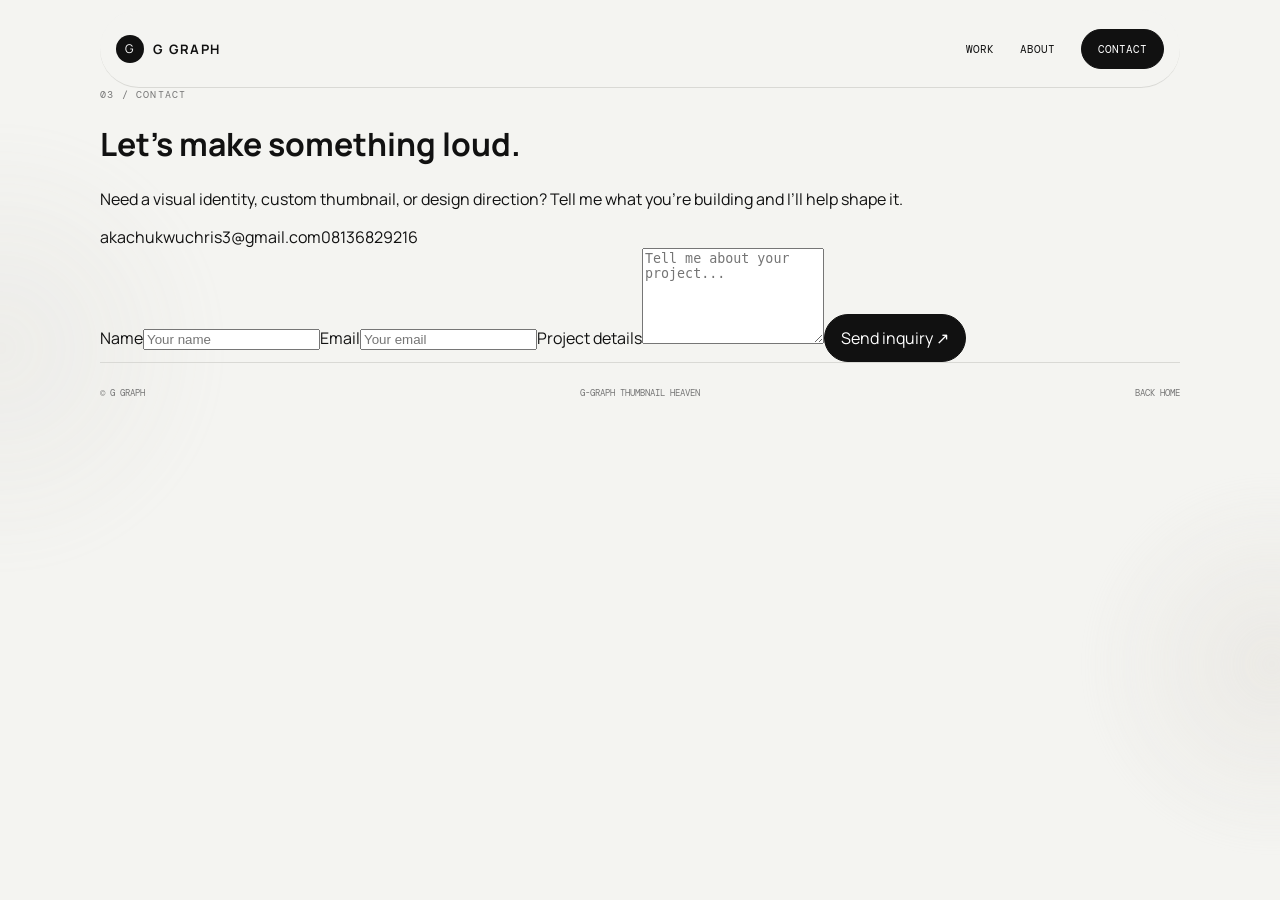
==== commit ec36da05: "Remake complete G GRAPH website with animated background, responsive navigation, carousel, real imag" ====
--- a/contact.html
+++ b/contact.html
@@ -1,73 +1,2 @@
 <!doctype html>
-<html lang="en">
-  <head>
-    <meta charset="UTF-8" />
-    <meta name="viewport" content="width=device-width, initial-scale=1.0" />
-    <meta name="description" content="Contact G GRAPH for custom graphic design and thumbnail work." />
-    <title>Contact | G GRAPH</title>
-    <link rel="preconnect" href="https://fonts.googleapis.com" />
-    <link rel="preconnect" href="https://fonts.gstatic.com" crossorigin />
-    <link href="https://fonts.googleapis.com/css2?family=DM+Mono:wght@400;500&family=Manrope:wght@400;500;600;700;800&display=swap" rel="stylesheet" />
-    <link rel="stylesheet" href="styles.css" />
-  </head>
-  <body>
-    <header class="site-header container">
-      <a href="index.html" class="brand" aria-label="G GRAPH home">
-        <span class="brand-mark">G</span>
-        <span class="brand-text">G GRAPH</span>
-      </a>
-
-      <nav class="main-nav" aria-label="Main navigation">
-        <a href="index.html#work">Work</a>
-        <a href="index.html#about">About</a>
-        <a href="contact.html" class="button-link">Contact</a>
-      </nav>
-    </header>
-
-    <main class="contact-page container reveal">
-      <p class="eyebrow">03 / Contact</p>
-      <h1>Let’s make something loud.</h1>
-
-      <div class="contact-grid">
-        <div>
-          <p class="contact-intro">
-            Need a visual identity, a custom thumbnail, or a design direction for
-            your next big creative idea? Tell me what you’re building and I’ll help shape it.
-          </p>
-
-          <div class="contact-details">
-            <a href="mailto:akachukwuchris3@gmail.com">akachukwuchris3@gmail.com</a>
-            <a href="tel:08136829216">08136829216</a>
-          </div>
-        </div>
-
-        <form class="contact-form" action="mailto:akachukwuchris3@gmail.com" method="post" enctype="text/plain">
-          <label>
-            Name
-            <input type="text" name="name" placeholder="Your name" required />
-          </label>
-
-          <label>
-            Email
-            <input type="email" name="email" placeholder="Your email" required />
-          </label>
-
-          <label>
-            Project details
-            <textarea name="message" rows="6" placeholder="Tell me about your project..." required></textarea>
-          </label>
-
-          <button type="submit" class="button-primary">Send inquiry</button>
-        </form>
-      </div>
-    </main>
-
-    <footer class="site-footer container">
-      <p>© G GRAPH</p>
-      <p>G-GRAPH THUMBNAIL HEAVEN</p>
-      <a href="index.html">Back home</a>
-    </footer>
-
-    <script src="script.js"></script>
-  </body>
-</html>
+<html lang="en"><head><meta charset="UTF-8"><meta name="viewport" content="width=device-width, initial-scale=1.0"><meta name="description" content="Contact G GRAPH for graphic design inquiries."><title>Contact | G GRAPH</title><link rel="preconnect" href="https://fonts.googleapis.com"><link rel="preconnect" href="https://fonts.gstatic.com" crossorigin><link href="https://fonts.googleapis.com/css2?family=DM+Mono:wght@400;500&family=Manrope:wght@400;500;600;700;800&display=swap" rel="stylesheet"><link rel="stylesheet" href="styles.css"><link rel="stylesheet" href="enhancements.css"></head><body><div class="ambient ambient-one"></div><div class="ambient ambient-two"></div><header class="site-header container"><a class="brand" href="index.html"><span>G</span><b>G GRAPH</b></a><nav class="nav"><button class="menu-toggle" type="button" aria-expanded="false" aria-label="Open navigation"><span></span><span></span></button><div class="nav-links"><a href="index.html#work">Work</a><a href="index.html#about">About</a><a class="nav-cta" href="contact.html">Contact</a></div></nav></header><main class="contact-page container reveal visible"><p class="eyebrow">03 / Contact</p><h1>Let’s make something loud.</h1><div class="contact-grid"><div><p class="contact-intro">Need a visual identity, custom thumbnail, or design direction? Tell me what you’re building and I’ll help shape it.</p><div class="contact-details"><a href="mailto:akachukwuchris3@gmail.com">akachukwuchris3@gmail.com</a><a href="tel:08136829216">08136829216</a></div></div><form class="contact-form" action="https://formsubmit.co/akachukwuchris3@gmail.com" method="POST"><input type="hidden" name="_subject" value="New G GRAPH portfolio inquiry"><input type="hidden" name="_template" value="table"><input type="hidden" name="_captcha" value="false"><input type="hidden" name="_next" value="https://g-graph.github.io/g-graph-portfolio/contact.html?sent=true"><label>Name<input type="text" name="name" placeholder="Your name" required></label><label>Email<input type="email" name="email" placeholder="Your email" required></label><label>Project details<textarea name="message" rows="6" placeholder="Tell me about your project..." required></textarea></label><button type="submit" class="button-primary">Send inquiry ↗</button></form></div></main><footer class="footer container"><span>© G GRAPH</span><span>G-GRAPH THUMBNAIL HEAVEN</span><a href="index.html">Back home</a></footer><script src="script.js"></script></body></html>
--- a/styles.css
+++ b/styles.css
@@ -1,795 +1 @@
-:root {
-  --bg: #f3f1ee;
-  --panel: #efeee9;
-  --card: #faf9f7;
-  --ink: #111111;
-  --muted: #6f6b67;
-  --line: rgba(17, 17, 17, 0.12);
-  --soft: #dfe0db;
-  --soft-2: #c1bdb7;
-  --white: #ffffff;
-}
-
-* {
-  box-sizing: border-box;
-}
-
-html {
-  scroll-behavior: smooth;
-}
-
-body {
-  margin: 0;
-  background: var(--bg);
-  color: var(--ink);
-  font-family: 'Manrope', Arial, sans-serif;
-  overflow-x: hidden;
-}
-
-body.modal-open {
-  overflow: hidden;
-}
-
-a {
-  color: inherit;
-  text-decoration: none;
-}
-
-img {
-  display: block;
-  max-width: 100%;
-}
-
-button {
-  font: inherit;
-}
-
-.container {
-  width: min(1120px, calc(100% - 40px));
-  margin: 0 auto;
-}
-
-.site-header {
-  display: flex;
-  align-items: center;
-  justify-content: space-between;
-  min-height: 82px;
-  border-bottom: 1px solid var(--line);
-}
-
-.brand {
-  display: inline-flex;
-  align-items: center;
-  gap: 12px;
-  font-size: 0.78rem;
-  font-weight: 800;
-  letter-spacing: 0.12em;
-  text-transform: uppercase;
-}
-
-.brand-mark {
-  width: 30px;
-  height: 30px;
-  border-radius: 50%;
-  background: var(--ink);
-  color: var(--white);
-  display: grid;
-  place-items: center;
-  font-size: 0.78rem;
-  letter-spacing: 0;
-}
-
-.main-nav {
-  display: flex;
-  align-items: center;
-  gap: 30px;
-  font-size: 0.72rem;
-  font-weight: 700;
-  letter-spacing: 0.12em;
-  text-transform: uppercase;
-}
-
-.main-nav a {
-  position: relative;
-}
-
-.main-nav a::after {
-  content: "";
-  position: absolute;
-  left: 0;
-  bottom: -8px;
-  width: 100%;
-  height: 1px;
-  background: var(--ink);
-  transform: scaleX(0);
-  transform-origin: left;
-  transition: transform 0.25s ease;
-}
-
-.main-nav a:hover::after,
-.main-nav a:focus-visible::after {
-  transform: scaleX(1);
-}
-
-.button-link,
-.button-primary,
-.button-secondary {
-  display: inline-flex;
-  align-items: center;
-  justify-content: center;
-  border-radius: 999px;
-  transition: transform 0.2s ease, box-shadow 0.2s ease;
-}
-
-.button-link,
-.button-primary {
-  background: var(--ink);
-  color: var(--white);
-  padding: 0.95rem 1.4rem;
-  border: 1px solid var(--ink);
-}
-
-.button-secondary {
-  padding: 0.95rem 1.4rem;
-  border: 1px solid var(--line);
-  background: rgba(255, 255, 255, 0.18);
-}
-
-.button-link:hover,
-.button-primary:hover,
-.button-secondary:hover,
-.button-link:focus-visible,
-.button-primary:focus-visible,
-.button-secondary:focus-visible {
-  transform: translateY(-1px);
-  box-shadow: 0 12px 22px rgba(17, 17, 17, 0.08);
-}
-
-.hero {
-  display: grid;
-  grid-template-columns: 1.05fr 0.95fr;
-  gap: 30px;
-  align-items: center;
-  min-height: 680px;
-  padding-top: 74px;
-  padding-bottom: 26px;
-}
-
-.eyebrow {
-  margin: 0 0 18px;
-  color: var(--muted);
-  font-family: 'DM Mono', monospace;
-  font-size: 0.68rem;
-  letter-spacing: 0.14em;
-  text-transform: uppercase;
-}
-
-.hero h1,
-.about h2,
-.section-header h2,
-.contact-page h1 {
-  margin: 0;
-  font-family: 'Manrope', Arial, sans-serif;
-  font-weight: 800;
-  letter-spacing: -0.08em;
-  line-height: 0.92;
-}
-
-.hero h1 {
-  font-size: clamp(3.6rem, 7vw, 8.3rem);
-  text-transform: uppercase;
-}
-
-.hero h1 span {
-  display: block;
-  color: var(--muted);
-  font-size: 0.38em;
-  letter-spacing: -0.05em;
-  margin-top: 10px;
-}
-
-.lead {
-  max-width: 560px;
-  margin: 26px 0 0;
-  font-size: 1rem;
-  line-height: 1.8;
-  color: var(--muted);
-}
-
-.hero-actions {
-  display: flex;
-  gap: 16px;
-  flex-wrap: wrap;
-  margin-top: 28px;
-}
-
-.hero-visual {
-  position: relative;
-  min-height: 520px;
-  display: flex;
-  align-items: center;
-  justify-content: center;
-}
-
-.visual-card {
-  position: relative;
-  box-shadow: 0 25px 75px rgba(17, 17, 17, 0.08);
-  border: 1px solid var(--line);
-}
-
-.large-card {
-  width: min(90%, 560px);
-  height: 500px;
-  border-radius: 26px;
-  background: linear-gradient(160deg, rgba(255,255,255,0.8), rgba(223,224,219,0.8));
-  overflow: hidden;
-}
-
-.grid-lines {
-  position: absolute;
-  inset: 22px;
-  border-radius: 18px;
-  background:
-    linear-gradient(rgba(17,17,17,0.05) 1px, transparent 1px),
-    linear-gradient(90deg, rgba(17,17,17,0.05) 1px, transparent 1px),
-    linear-gradient(135deg, rgba(17,17,17,0.1), rgba(17,17,17,0.02));
-  background-size: 22px 22px, 22px 22px, 100% 100%;
-  border: 1px solid rgba(17, 17, 17, 0.08);
-}
-
-.tag {
-  position: absolute;
-  top: 22px;
-  left: 22px;
-  z-index: 2;
-  background: rgba(17, 17, 17, 0.94);
-  color: var(--white);
-  padding: 0.72rem 1rem;
-  font-family: 'DM Mono', monospace;
-  font-size: 0.62rem;
-  letter-spacing: 0.14em;
-  text-transform: uppercase;
-  border-radius: 999px;
-}
-
-.ring {
-  position: absolute;
-  right: 68px;
-  bottom: 58px;
-  width: 300px;
-  height: 300px;
-  border-radius: 50%;
-  background: radial-gradient(circle at 34% 32%, rgba(255,255,255,0.96), rgba(255,255,255,0.24) 24%, rgba(17,17,17,0.9) 25%, rgba(17,17,17,0.82) 60%, rgba(17,17,17,0.2) 61%, rgba(17,17,17,0.08) 100%);
-  box-shadow: inset 0 0 0 12px rgba(255, 255, 255, 0.18);
-}
-
-.small-card {
-  position: absolute;
-  right: 0;
-  bottom: 10px;
-  width: 180px;
-  height: 180px;
-  border-radius: 22px;
-  background: linear-gradient(180deg, rgba(17,17,17,0.96), rgba(17,17,17,0.9));
-  color: var(--white);
-  display: flex;
-  flex-direction: column;
-  justify-content: space-between;
-  padding: 18px;
-  z-index: 2;
-}
-
-.small-card span {
-  font-family: 'DM Mono', monospace;
-  font-size: 0.58rem;
-  letter-spacing: 0.14em;
-  text-transform: uppercase;
-  color: rgba(255,255,255,0.7);
-}
-
-.small-card strong {
-  align-self: flex-end;
-  font-size: 3.4rem;
-  line-height: 1;
-  letter-spacing: -0.07em;
-}
-
-.portfolio,
-.about,
-.contact-page {
-  padding-top: 80px;
-  padding-bottom: 85px;
-}
-
-.section-header {
-  display: flex;
-  justify-content: space-between;
-  align-items: end;
-  gap: 16px;
-  padding-top: 18px;
-  border-top: 1px solid var(--line);
-  margin-bottom: 26px;
-}
-
-.section-header h2 {
-  font-size: clamp(2.2rem, 4vw, 4.2rem);
-  text-transform: uppercase;
-}
-
-.narrow-gap {
-  margin-bottom: 18px;
-}
-
-.carousel {
-  position: relative;
-  padding: 0 52px 44px;
-}
-
-.carousel-stage {
-  position: relative;
-  min-height: 510px;
-}
-
-.slide {
-  display: none;
-  animation: fadeSlide 0.5s ease;
-}
-
-.slide.is-active {
-  display: block;
-}
-
-.project-button {
-  width: 100%;
-  background: rgba(255,255,255,0.08);
-  border: 1px solid var(--line);
-  border-radius: 18px;
-  padding: 12px;
-  cursor: zoom-in;
-  overflow: hidden;
-  transition: transform 0.25s ease, box-shadow 0.25s ease;
-}
-
-.project-button:hover,
-.project-button:focus-visible {
-  transform: translateY(-2px);
-  box-shadow: 0 18px 32px rgba(17,17,17,0.06);
-}
-
-.project-button img {
-  width: 100%;
-  height: 430px;
-  object-fit: contain;
-  border-radius: 12px;
-  background: var(--soft);
-  transition: transform 0.45s ease;
-}
-
-.project-button:hover img,
-.project-button:focus-visible img {
-  transform: scale(1.025);
-}
-
-.project-meta {
-  display: flex;
-  align-items: center;
-  justify-content: space-between;
-  gap: 12px;
-  padding: 18px 4px 0;
-}
-
-.meta-tag {
-  font-family: 'DM Mono', monospace;
-  font-size: 0.6rem;
-  letter-spacing: 0.14em;
-  text-transform: uppercase;
-  color: var(--muted);
-}
-
-.project-meta h3 {
-  margin: 0;
-  font-size: clamp(1.15rem, 2vw, 1.8rem);
-  letter-spacing: -0.05em;
-}
-
-.carousel-arrow {
-  position: absolute;
-  top: calc(50% - 24px);
-  width: 42px;
-  height: 42px;
-  border-radius: 50%;
-  border: 1px solid var(--ink);
-  background: rgba(255,255,255,0.78);
-  cursor: pointer;
-  z-index: 2;
-  transition: transform 0.2s ease, background 0.2s ease, color 0.2s ease;
-}
-
-.carousel-arrow:hover,
-.carousel-arrow:focus-visible {
-  background: var(--ink);
-  color: var(--white);
-  transform: scale(1.08);
-}
-
-.carousel-arrow.prev {
-  left: 0;
-}
-
-.carousel-arrow.next {
-  right: 0;
-}
-
-.carousel-dots {
-  display: flex;
-  justify-content: center;
-  gap: 8px;
-  margin-top: 18px;
-}
-
-.carousel-dot {
-  width: 8px;
-  height: 8px;
-  border: 0;
-  border-radius: 50%;
-  background: rgba(17,17,17,0.22);
-  cursor: pointer;
-  padding: 0;
-  transition: transform 0.2s ease, background 0.2s ease;
-}
-
-.carousel-dot.active {
-  background: var(--ink);
-  transform: scale(1.35);
-}
-
-.about-grid {
-  display: grid;
-  grid-template-columns: 1.08fr 0.92fr;
-  gap: 42px;
-  align-items: start;
-}
-
-.about-copy {
-  max-width: 560px;
-}
-
-.about-copy p {
-  margin: 0 0 18px;
-  color: var(--muted);
-  line-height: 1.9;
-  font-size: 1.02rem;
-}
-
-.about-points {
-  display: grid;
-  gap: 18px;
-  padding-top: 14px;
-}
-
-.about-points div {
-  display: flex;
-  align-items: center;
-  justify-content: space-between;
-  gap: 16px;
-  padding-top: 20px;
-  border-top: 1px solid var(--line);
-}
-
-.about-points strong {
-  font-size: clamp(2.2rem, 3vw, 3.5rem);
-  letter-spacing: -0.08em;
-  font-family: 'Manrope', Arial, sans-serif;
-}
-
-.about-points span {
-  flex: 1;
-  text-align: right;
-  text-transform: uppercase;
-  letter-spacing: 0.14em;
-  font-size: 0.65rem;
-  color: var(--muted);
-}
-
-.site-footer {
-  display: flex;
-  align-items: center;
-  justify-content: space-between;
-  gap: 24px;
-  min-height: 82px;
-  border-top: 1px solid var(--line);
-  font-family: 'DM Mono', monospace;
-  font-size: 0.62rem;
-  text-transform: uppercase;
-  letter-spacing: 0.12em;
-  color: var(--muted);
-}
-
-.contact-page {
-  padding-top: 54px;
-}
-
-.contact-page h1 {
-  font-size: clamp(3rem, 6vw, 6rem);
-  text-transform: uppercase;
-}
-
-.contact-page h1 em {
-  font-style: normal;
-  color: var(--muted);
-}
-
-.contact-grid {
-  display: grid;
-  grid-template-columns: 0.9fr 1.1fr;
-  gap: 38px;
-  margin-top: 36px;
-}
-
-.contact-intro {
-  margin: 0 0 28px;
-  color: var(--muted);
-  line-height: 1.8;
-  font-size: 1.05rem;
-}
-
-.contact-details {
-  display: grid;
-  gap: 10px;
-  font-family: 'DM Mono', monospace;
-  font-size: 0.72rem;
-  letter-spacing: 0.08em;
-  text-transform: uppercase;
-}
-
-.contact-form {
-  display: grid;
-  gap: 20px;
-  background: rgba(255,255,255,0.16);
-  border: 1px solid var(--line);
-  border-radius: 22px;
-  padding: 22px 20px;
-}
-
-.contact-form label {
-  display: grid;
-  gap: 10px;
-  color: var(--muted);
-  font-family: 'DM Mono', monospace;
-  font-size: 0.62rem;
-  letter-spacing: 0.12em;
-  text-transform: uppercase;
-}
-
-.contact-form input,
-.contact-form textarea {
-  width: 100%;
-  border: 1px solid rgba(17,17,17,0.15);
-  border-radius: 12px;
-  background: rgba(255,255,255,0.2);
-  padding: 12px 14px;
-  font: inherit;
-  color: var(--ink);
-}
-
-.contact-form textarea {
-  resize: vertical;
-  min-height: 140px;
-}
-
-.contact-form input:focus,
-.contact-form textarea:focus {
-  outline: none;
-  border-color: rgba(17,17,17,0.3);
-  box-shadow: 0 0 0 3px rgba(17,17,17,0.04);
-}
-
-.lightbox {
-  position: fixed;
-  inset: 0;
-  background: rgba(17,17,17,0.9);
-  display: grid;
-  place-items: center;
-  padding: 28px;
-  opacity: 0;
-  visibility: hidden;
-  transition: opacity 0.25s ease, visibility 0.25s ease;
-  z-index: 30;
-}
-
-.lightbox.open {
-  opacity: 1;
-  visibility: visible;
-}
-
-.lightbox-panel {
-  position: relative;
-  width: min(930px, 90vw);
-}
-
-.lightbox-close {
-  position: absolute;
-  right: 24px;
-  top: 18px;
-  background: rgba(255,255,255,0.1);
-  color: var(--white);
-  border: 1px solid rgba(255,255,255,0.2);
-  width: 40px;
-  height: 40px;
-  border-radius: 50%;
-  font-size: 1.8rem;
-  cursor: pointer;
-}
-
-.lightbox-stage {
-  position: relative;
-  width: min(930px, 90vw);
-  height: min(70vh, 700px);
-  background: #ddd;
-  border-radius: 14px;
-  overflow: hidden;
-  cursor: zoom-in;
-  display: grid;
-  place-items: center;
-}
-
-.lightbox-stage img {
-  width: 100%;
-  height: 100%;
-  object-fit: contain;
-  background: rgba(255,255,255,0.09);
-  transform-origin: var(--zoom-x, 50%) var(--zoom-y, 50%);
-  transform: scale(1);
-  transition: transform 0.15s ease;
-}
-
-.lightbox-stage:hover img {
-  transform: scale(2.2);
-}
-
-.lightbox-tip {
-  position: absolute;
-  left: 50%;
-  bottom: 16px;
-  transform: translateX(-50%);
-  background: rgba(17,17,17,0.7);
-  border: 1px solid rgba(255,255,255,0.18);
-  color: var(--white);
-  padding: 0.6rem 0.8rem;
-  font-family: 'DM Mono', monospace;
-  font-size: 0.58rem;
-  letter-spacing: 0.12em;
-  text-transform: uppercase;
-  border-radius: 99px;
-  white-space: nowrap;
-}
-
-.lightbox-meta {
-  display: flex;
-  justify-content: space-between;
-  align-items: center;
-  gap: 18px;
-  margin-top: 16px;
-  color: var(--white);
-}
-
-.lightbox-meta strong {
-  font-size: 1.2rem;
-  letter-spacing: -0.04em;
-}
-
-.lightbox-meta span {
-  font-family: 'DM Mono', monospace;
-  font-size: 0.58rem;
-  letter-spacing: 0.12em;
-  text-transform: uppercase;
-  color: rgba(255,255,255,0.7);
-}
-
-.reveal {
-  opacity: 0;
-  transform: translateY(24px);
-  transition: opacity 0.8s ease, transform 0.8s ease;
-}
-
-.reveal.visible {
-  opacity: 1;
-  transform: none;
-}
-
-@keyframes fadeSlide {
-  from {
-    opacity: 0;
-    transform: translateX(18px);
-  }
-  to {
-    opacity: 1;
-    transform: translateX(0);
-  }
-}
-
-@media (max-width: 820px) {
-  .hero,
-  .about-grid,
-  .contact-grid {
-    grid-template-columns: 1fr;
-  }
-
-  .hero {
-    min-height: auto;
-    padding-top: 52px;
-  }
-
-  .hero-visual {
-    min-height: 420px;
-  }
-
-  .large-card {
-    height: 380px;
-  }
-
-  .small-card {
-    width: 140px;
-    height: 140px;
-  }
-
-  .carousel {
-    padding: 0 38px 38px;
-  }
-
-  .project-button img {
-    height: 340px;
-  }
-
-  .site-footer {
-    flex-wrap: wrap;
-    padding: 18px 0;
-  }
-}
-
-@media (max-width: 560px) {
-  .main-nav {
-    gap: 14px;
-    font-size: 0.56rem;
-  }
-
-  .brand-text {
-    display: none;
-  }
-
-  .hero-actions {
-    flex-direction: column;
-    align-items: stretch;
-  }
-
-  .button-link,
-  .button-primary,
-  .button-secondary {
-    width: 100%;
-  }
-
-  .carousel {
-    padding: 0 28px 30px;
-  }
-
-  .project-button img {
-    height: 290px;
-  }
-
-  .lightbox {
-    padding: 14px;
-  }
-
-  .lightbox-stage {
-    height: 60vh;
-  }
-
-  .lightbox-meta {
-    display: block;
-  }
-
-  .lightbox-meta span {
-    display: block;
-    margin-top: 8px;
-  }
-}
+:root{--ink:#111;--muted:#777;--line:#d9d9d5;--paper:#f4f4f1;--soft:#e7e7e3;--white:#fff}*{box-sizing:border-box}html{scroll-behavior:smooth}body{margin:0;background:var(--paper);color:var(--ink);font-family:Manrope,Arial,sans-serif;overflow-x:hidden}body.modal-open{overflow:hidden}a{color:inherit;text-decoration:none}button{font:inherit}.container{width:min(1080px,calc(100% - 44px));margin:auto}.site-header{height:78px;display:flex;align-items:center;justify-content:space-between;border-bottom:1px solid var(--line);position:sticky;top:10px;z-index:10;background:rgba(244,244,241,.78);backdrop-filter:blur(14px);border-radius:40px;padding:0 16px}.brand{display:flex;align-items:center;gap:9px;font-size:13px;letter-spacing:.1em}.brand>span{display:grid;place-items:center;background:var(--ink);color:var(--white);border-radius:50%;width:28px;height:28px;font-size:12px}.nav-links{display:flex;align-items:center;gap:26px;font:11px 'DM Mono';text-transform:uppercase}.nav-cta,.button-primary{background:var(--ink);color:var(--white);border-radius:30px;padding:12px 16px;border:1px solid var(--ink)}.nav-cta span,.button-secondary span{margin-left:8px}.menu-toggle{display:none}.hero{min-height:610px;padding:92px 0 70px;display:grid;grid-template-columns:1.05fr .95fr;gap:35px;align-items:center}.eyebrow,.mono{color:var(--muted);font:10px 'DM Mono';letter-spacing:.12em;text-transform:uppercase}.eyebrow span{color:var(--ink);margin:0 7px}.hero h1{font-size:clamp(48px,8.5vw,112px);line-height:.86;letter-spacing:-.09em;margin:64px 0 30px}.hero h1 em,.section-heading h2 em{color:#999;font-style:normal}.hero-text{max-width:350px;color:#555;font-size:13px;line-height:1.75}.hero-actions{display:flex;gap:12px;flex-wrap:wrap;margin-top:25px}.button-primary,.button-secondary{display:inline-flex;align-items:center;justify-content:center;transition:transform .25s,box-shadow .25s}.button-secondary{padding:12px 16px;border:1px solid var(--line);border-radius:30px}.button-primary:hover,.button-secondary:hover,.nav-cta:hover{transform:translateY(-2px);box-shadow:0 12px 25px #1111}.hero-art{position:relative;min-height:460px;display:grid;place-items:center}.hero-art-main{width:min(90%,450px);height:420px;border:1px solid var(--line);border-radius:25px;position:relative;overflow:hidden;background:linear-gradient(145deg,#fff,#ddd9d3);box-shadow:0 25px 70px #1111}.art-label{position:absolute;z-index:2;top:22px;left:22px;background:var(--ink);color:#fff;border-radius:20px;padding:9px 12px;font:9px 'DM Mono'}.art-grid{position:absolute;inset:22px;border:1px solid #1112;border-radius:15px;background:linear-gradient(#1111 1px,transparent 1px),linear-gradient(90deg,#1111 1px,transparent 1px);background-size:24px 24px}.art-orbit{position:absolute;width:260px;height:260px;right:45px;bottom:50px;border-radius:50%;background:radial-gradient(circle at 35% 30%,#fff 0 12%,#999 13% 28%,#111 29% 58%,#777 59% 61%,transparent 62%);box-shadow:inset 0 0 0 10px #fff4}.hero-art-main>strong{position:absolute;bottom:18px;left:24px;font-size:100px;line-height:1;color:#111}.hero-art-note{position:absolute;right:0;bottom:0;width:135px;height:135px;padding:15px;background:var(--ink);color:#fff;border-radius:18px;display:flex;flex-direction:column;justify-content:space-between}.hero-art-note small{font:9px 'DM Mono';text-transform:uppercase;color:#bbb}.hero-art-note b{font-size:45px;align-self:end}.work,.about{padding:78px 0 110px}.section-heading{border-top:1px solid var(--line);padding-top:16px;margin-bottom:30px;display:flex;justify-content:space-between;align-items:end;gap:20px}.section-heading h2{font-size:clamp(34px,4vw,60px);letter-spacing:-.07em;line-height:.95;margin:0}.carousel{position:relative;padding:0 50px 38px}.carousel-stage{min-height:480px}.slide{display:none;animation:slideIn .45s ease}.slide.is-active{display:block}.project-button{display:block;width:100%;padding:10px;border:1px solid var(--line);border-radius:15px;background:var(--soft);cursor:zoom-in;overflow:hidden}.project-button img{display:block;width:100%;height:420px;object-fit:contain;border-radius:9px;background:var(--soft);transition:transform .45s}.project-button:hover img{transform:scale(1.025)}.project-meta{display:flex;justify-content:space-between;align-items:baseline;gap:20px;padding:15px 3px}.project-meta span{font:9px 'DM Mono';color:var(--muted);text-transform:uppercase}.project-meta h2{font-size:18px;margin:0}.carousel-arrow{position:absolute;top:45%;z-index:2;width:38px;height:38px;border:1px solid var(--ink);background:var(--paper);border-radius:50%;cursor:pointer;transition:.2s}.carousel-arrow:hover{background:var(--ink);color:#fff;transform:scale(1.08)}.prev{left:0}.next{right:0}.carousel-dots{display:flex;justify-content:center;gap:8px}.carousel-dot{width:8px;height:8px;border:0;border-radius:50%;background:#bbb;cursor:pointer}.carousel-dot.active{background:var(--ink);transform:scale(1.3)}.about-grid{display:grid;grid-template-columns:1fr 1fr;gap:10%;font-size:14px;color:#555;line-height:1.8}.about-grid>div:first-child{max-width:400px}.about-points{display:grid;gap:14px}.about-points div{display:flex;justify-content:space-between;border-top:1px solid var(--line);padding-top:15px}.about-points b{font-size:32px;color:var(--ink)}.about-points span{font:10px 'DM Mono';text-transform:uppercase}.footer{border-top:1px solid var(--line);padding:24px 0 34px;display:flex;justify-content:space-between;gap:15px;font:9px 'DM Mono';text-transform:uppercase;color:var(--muted)}.reveal{opacity:0;transform:translateY(24px);transition:opacity .8s,transform .8s}.reveal.visible{opacity:1;transform:none}.lightbox{position:fixed;inset:0;z-index:30;background:#111e;display:grid;place-items:center;padding:25px;opacity:0;visibility:hidden;transition:.25s}.lightbox.open{opacity:1;visibility:visible}.lightbox-panel{width:min(900px,92vw)}.lightbox-close{position:fixed;right:22px;top:15px;width:40px;height:40px;border:1px solid #fff5;border-radius:50%;background:#fff1;color:#fff;font-size:28px;cursor:pointer}.lightbox-stage{height:min(70vh,680px);position:relative;overflow:hidden;border-radius:12px;background:#ddd;cursor:zoom-in}.lightbox-stage img{width:100%;height:100%;object-fit:contain;transform-origin:var(--zoom-x,50%) var(--zoom-y,50%);transition:transform .15s}.lightbox-stage:hover img{transform:scale(2.2)}.lightbox-stage>span{position:absolute;bottom:14px;left:50%;transform:translateX(-50%);background:#111b;color:#fff;border-radius:20px;padding:8px 12px;font:9px 'DM Mono';white-space:nowrap}.lightbox-caption{display:flex;justify-content:space-between;color:#fff;padding-top:12px}.lightbox-caption small{color:#bbb;font:9px 'DM Mono';text-transform:uppercase}@keyframes slideIn{from{opacity:0;transform:translateX(15px)}to{opacity:1;transform:none}}@media(max-width:760px){.container{width:calc(100% - 30px)}.hero{grid-template-columns:1fr;padding-top:65px;min-height:auto}.hero-art{min-height:390px}.hero-art-main{height:350px}.art-orbit{width:205px;height:205px;right:30px;bottom:45px}.hero-art-note{width:115px;height:115px}.section-heading{display:block}.section-heading .mono{margin-top:14px}.about-grid{grid-template-columns:1fr;gap:28px}.footer{flex-wrap:wrap}.project-button img{height:330px}}@media(max-width:560px){.brand b{display:none}.menu-toggle{display:grid;place-items:center;width:38px;height:38px;border:1px solid var(--line);border-radius:50%;background:transparent;cursor:pointer}.menu-toggle span{display:block;width:15px;height:1px;background:var(--ink);margin:3px}.nav{position:relative}.nav-links{display:none}.nav-links.open{display:grid;position:absolute;right:0;top:48px;width:210px;padding:8px;background:#faf9f7f5;border:1px solid var(--line);border-radius:15px;box-shadow:0 15px 35px #1112;backdrop-filter:blur(15px)}.nav-links.open a{padding:13px 10px}.nav-links.open .nav-cta{text-align:center;margin-top:4px}.hero h1{font-size:clamp(43px,14vw,75px)}.carousel{padding:0 29px 30px}.project-button img{height:270px}.project-meta{display:block}.project-meta h2{margin-top:8px;font-size:16px}.lightbox{padding:15px}.lightbox-stage{height:62vh}.lightbox-stage>span{font-size:7px}.lightbox-caption{display:block}.lightbox-caption small{display:block;margin-top:6px}}
--- a/enhancements.css
+++ b/enhancements.css
@@ -0,0 +1,2 @@
+/* Background motion layer. Keep this file separate from styles.css. */
+.ambient{position:fixed;z-index:-1;pointer-events:none;border-radius:50%;filter:blur(3px);opacity:.55}.ambient-one{width:30rem;height:30rem;left:-15rem;top:12vh;background:radial-gradient(circle,#bbb7b033,transparent 68%);animation:floatOne 18s ease-in-out infinite alternate}.ambient-two{width:25rem;height:25rem;right:-12rem;bottom:4vh;background:radial-gradient(circle,#d8d3cc88,transparent 68%);animation:floatTwo 22s ease-in-out infinite alternate}@keyframes floatOne{to{transform:translate3d(17rem,10rem,0) scale(1.25)}}@keyframes floatTwo{to{transform:translate3d(-15rem,-9rem,0) scale(1.3)}}@media(prefers-reduced-motion:reduce){*,*::before,*::after{animation-duration:.01ms!important;transition-duration:.01ms!important;scroll-behavior:auto!important}}
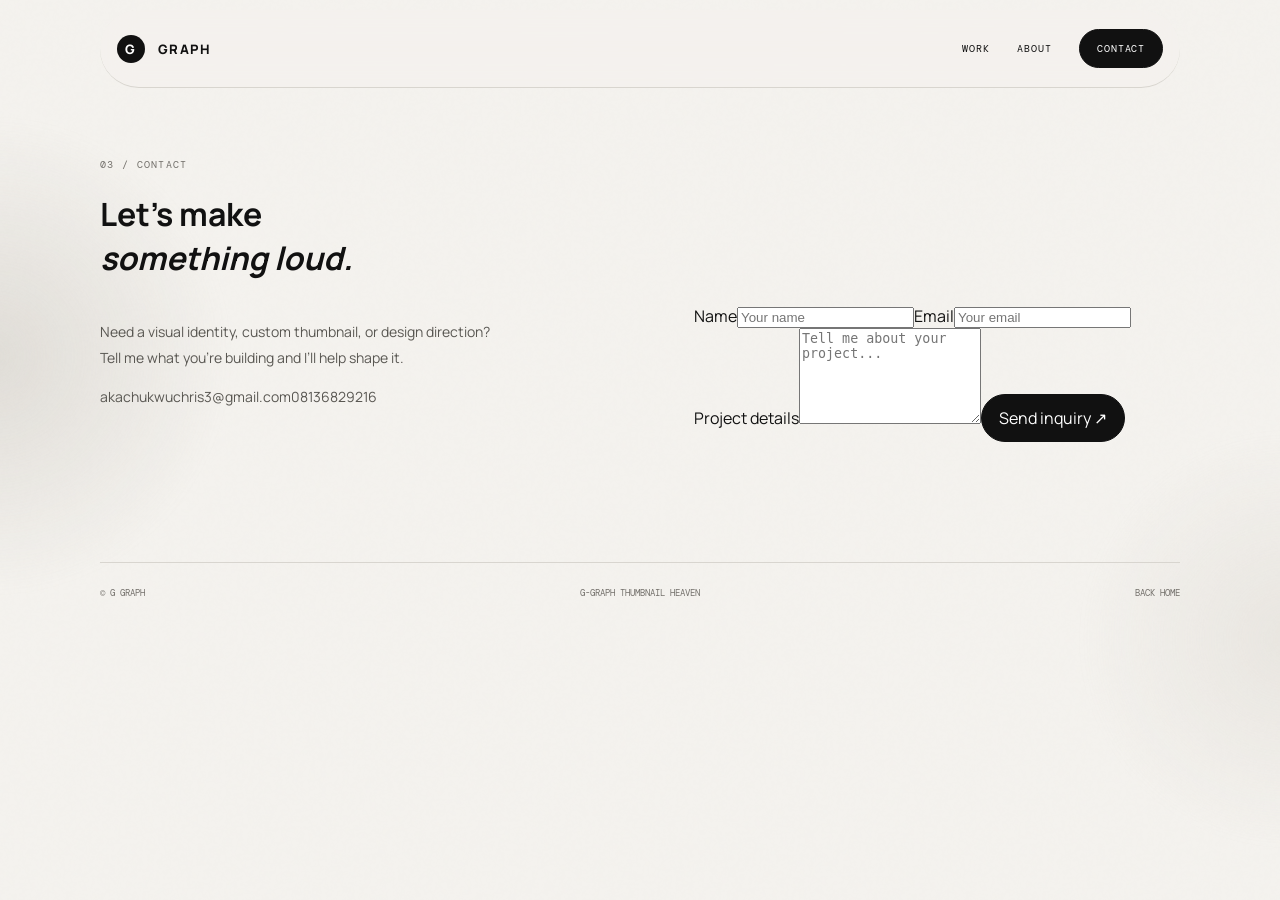
==== commit 32b8dc7c: "Complete G GRAPH website remake with animated atmosphere, responsive navigation, visual gallery, and" ====
--- a/contact.html
+++ b/contact.html
@@ -1,2 +1 @@
-<!doctype html>
-<html lang="en"><head><meta charset="UTF-8"><meta name="viewport" content="width=device-width, initial-scale=1.0"><meta name="description" content="Contact G GRAPH for graphic design inquiries."><title>Contact | G GRAPH</title><link rel="preconnect" href="https://fonts.googleapis.com"><link rel="preconnect" href="https://fonts.gstatic.com" crossorigin><link href="https://fonts.googleapis.com/css2?family=DM+Mono:wght@400;500&family=Manrope:wght@400;500;600;700;800&display=swap" rel="stylesheet"><link rel="stylesheet" href="styles.css"><link rel="stylesheet" href="enhancements.css"></head><body><div class="ambient ambient-one"></div><div class="ambient ambient-two"></div><header class="site-header container"><a class="brand" href="index.html"><span>G</span><b>G GRAPH</b></a><nav class="nav"><button class="menu-toggle" type="button" aria-expanded="false" aria-label="Open navigation"><span></span><span></span></button><div class="nav-links"><a href="index.html#work">Work</a><a href="index.html#about">About</a><a class="nav-cta" href="contact.html">Contact</a></div></nav></header><main class="contact-page container reveal visible"><p class="eyebrow">03 / Contact</p><h1>Let’s make something loud.</h1><div class="contact-grid"><div><p class="contact-intro">Need a visual identity, custom thumbnail, or design direction? Tell me what you’re building and I’ll help shape it.</p><div class="contact-details"><a href="mailto:akachukwuchris3@gmail.com">akachukwuchris3@gmail.com</a><a href="tel:08136829216">08136829216</a></div></div><form class="contact-form" action="https://formsubmit.co/akachukwuchris3@gmail.com" method="POST"><input type="hidden" name="_subject" value="New G GRAPH portfolio inquiry"><input type="hidden" name="_template" value="table"><input type="hidden" name="_captcha" value="false"><input type="hidden" name="_next" value="https://g-graph.github.io/g-graph-portfolio/contact.html?sent=true"><label>Name<input type="text" name="name" placeholder="Your name" required></label><label>Email<input type="email" name="email" placeholder="Your email" required></label><label>Project details<textarea name="message" rows="6" placeholder="Tell me about your project..." required></textarea></label><button type="submit" class="button-primary">Send inquiry ↗</button></form></div></main><footer class="footer container"><span>© G GRAPH</span><span>G-GRAPH THUMBNAIL HEAVEN</span><a href="index.html">Back home</a></footer><script src="script.js"></script></body></html>
+<!doctype html><html lang="en"><head><meta charset="UTF-8"><meta name="viewport" content="width=device-width,initial-scale=1.0"><title>Contact | G GRAPH</title><link rel="preconnect" href="https://fonts.googleapis.com"><link rel="preconnect" href="https://fonts.gstatic.com" crossorigin><link href="https://fonts.googleapis.com/css2?family=DM+Mono:wght@400;500&family=Manrope:wght@400;500;600;700;800&display=swap" rel="stylesheet"><link rel="stylesheet" href="styles.css"><link rel="stylesheet" href="enhancements.css"></head><body><div class="noise"></div><div class="orb orb-a"></div><div class="orb orb-b"></div><header class="header container"><a class="logo" href="index.html"><span>G</span> GRAPH</a><button class="menu-toggle" aria-expanded="false" aria-label="Open menu">☰</button><nav class="nav-links"><a href="index.html#work">Work</a><a href="index.html#about">About</a><a class="pill" href="contact.html">Contact</a></nav></header><main class="about container reveal visible"><p class="kicker">03 / Contact</p><h1>Let’s make<br><i>something loud.</i></h1><div class="about-layout"><div><p>Need a visual identity, custom thumbnail, or design direction? Tell me what you’re building and I’ll help shape it.</p><div class="contact-details"><a href="mailto:akachukwuchris3@gmail.com">akachukwuchris3@gmail.com</a><a href="tel:08136829216">08136829216</a></div></div><form class="contact-form" action="https://formsubmit.co/akachukwuchris3@gmail.com" method="POST"><input type="hidden" name="_subject" value="New G GRAPH portfolio inquiry"><input type="hidden" name="_template" value="table"><input type="hidden" name="_next" value="https://g-graph.github.io/g-graph-portfolio/contact.html?sent=true"><label>Name<input name="name" required placeholder="Your name"></label><label>Email<input name="email" type="email" required placeholder="Your email"></label><label>Project details<textarea name="message" rows="6" required placeholder="Tell me about your project..."></textarea></label><button class="pill" type="submit">Send inquiry ↗</button></form></div></main><footer class="footer container"><span>© G GRAPH</span><span>G-GRAPH THUMBNAIL HEAVEN</span><a href="index.html">Back home</a></footer><script src="script.js"></script></body></html>
--- a/styles.css
+++ b/styles.css
@@ -1 +1 @@
-:root{--ink:#111;--muted:#777;--line:#d9d9d5;--paper:#f4f4f1;--soft:#e7e7e3;--white:#fff}*{box-sizing:border-box}html{scroll-behavior:smooth}body{margin:0;background:var(--paper);color:var(--ink);font-family:Manrope,Arial,sans-serif;overflow-x:hidden}body.modal-open{overflow:hidden}a{color:inherit;text-decoration:none}button{font:inherit}.container{width:min(1080px,calc(100% - 44px));margin:auto}.site-header{height:78px;display:flex;align-items:center;justify-content:space-between;border-bottom:1px solid var(--line);position:sticky;top:10px;z-index:10;background:rgba(244,244,241,.78);backdrop-filter:blur(14px);border-radius:40px;padding:0 16px}.brand{display:flex;align-items:center;gap:9px;font-size:13px;letter-spacing:.1em}.brand>span{display:grid;place-items:center;background:var(--ink);color:var(--white);border-radius:50%;width:28px;height:28px;font-size:12px}.nav-links{display:flex;align-items:center;gap:26px;font:11px 'DM Mono';text-transform:uppercase}.nav-cta,.button-primary{background:var(--ink);color:var(--white);border-radius:30px;padding:12px 16px;border:1px solid var(--ink)}.nav-cta span,.button-secondary span{margin-left:8px}.menu-toggle{display:none}.hero{min-height:610px;padding:92px 0 70px;display:grid;grid-template-columns:1.05fr .95fr;gap:35px;align-items:center}.eyebrow,.mono{color:var(--muted);font:10px 'DM Mono';letter-spacing:.12em;text-transform:uppercase}.eyebrow span{color:var(--ink);margin:0 7px}.hero h1{font-size:clamp(48px,8.5vw,112px);line-height:.86;letter-spacing:-.09em;margin:64px 0 30px}.hero h1 em,.section-heading h2 em{color:#999;font-style:normal}.hero-text{max-width:350px;color:#555;font-size:13px;line-height:1.75}.hero-actions{display:flex;gap:12px;flex-wrap:wrap;margin-top:25px}.button-primary,.button-secondary{display:inline-flex;align-items:center;justify-content:center;transition:transform .25s,box-shadow .25s}.button-secondary{padding:12px 16px;border:1px solid var(--line);border-radius:30px}.button-primary:hover,.button-secondary:hover,.nav-cta:hover{transform:translateY(-2px);box-shadow:0 12px 25px #1111}.hero-art{position:relative;min-height:460px;display:grid;place-items:center}.hero-art-main{width:min(90%,450px);height:420px;border:1px solid var(--line);border-radius:25px;position:relative;overflow:hidden;background:linear-gradient(145deg,#fff,#ddd9d3);box-shadow:0 25px 70px #1111}.art-label{position:absolute;z-index:2;top:22px;left:22px;background:var(--ink);color:#fff;border-radius:20px;padding:9px 12px;font:9px 'DM Mono'}.art-grid{position:absolute;inset:22px;border:1px solid #1112;border-radius:15px;background:linear-gradient(#1111 1px,transparent 1px),linear-gradient(90deg,#1111 1px,transparent 1px);background-size:24px 24px}.art-orbit{position:absolute;width:260px;height:260px;right:45px;bottom:50px;border-radius:50%;background:radial-gradient(circle at 35% 30%,#fff 0 12%,#999 13% 28%,#111 29% 58%,#777 59% 61%,transparent 62%);box-shadow:inset 0 0 0 10px #fff4}.hero-art-main>strong{position:absolute;bottom:18px;left:24px;font-size:100px;line-height:1;color:#111}.hero-art-note{position:absolute;right:0;bottom:0;width:135px;height:135px;padding:15px;background:var(--ink);color:#fff;border-radius:18px;display:flex;flex-direction:column;justify-content:space-between}.hero-art-note small{font:9px 'DM Mono';text-transform:uppercase;color:#bbb}.hero-art-note b{font-size:45px;align-self:end}.work,.about{padding:78px 0 110px}.section-heading{border-top:1px solid var(--line);padding-top:16px;margin-bottom:30px;display:flex;justify-content:space-between;align-items:end;gap:20px}.section-heading h2{font-size:clamp(34px,4vw,60px);letter-spacing:-.07em;line-height:.95;margin:0}.carousel{position:relative;padding:0 50px 38px}.carousel-stage{min-height:480px}.slide{display:none;animation:slideIn .45s ease}.slide.is-active{display:block}.project-button{display:block;width:100%;padding:10px;border:1px solid var(--line);border-radius:15px;background:var(--soft);cursor:zoom-in;overflow:hidden}.project-button img{display:block;width:100%;height:420px;object-fit:contain;border-radius:9px;background:var(--soft);transition:transform .45s}.project-button:hover img{transform:scale(1.025)}.project-meta{display:flex;justify-content:space-between;align-items:baseline;gap:20px;padding:15px 3px}.project-meta span{font:9px 'DM Mono';color:var(--muted);text-transform:uppercase}.project-meta h2{font-size:18px;margin:0}.carousel-arrow{position:absolute;top:45%;z-index:2;width:38px;height:38px;border:1px solid var(--ink);background:var(--paper);border-radius:50%;cursor:pointer;transition:.2s}.carousel-arrow:hover{background:var(--ink);color:#fff;transform:scale(1.08)}.prev{left:0}.next{right:0}.carousel-dots{display:flex;justify-content:center;gap:8px}.carousel-dot{width:8px;height:8px;border:0;border-radius:50%;background:#bbb;cursor:pointer}.carousel-dot.active{background:var(--ink);transform:scale(1.3)}.about-grid{display:grid;grid-template-columns:1fr 1fr;gap:10%;font-size:14px;color:#555;line-height:1.8}.about-grid>div:first-child{max-width:400px}.about-points{display:grid;gap:14px}.about-points div{display:flex;justify-content:space-between;border-top:1px solid var(--line);padding-top:15px}.about-points b{font-size:32px;color:var(--ink)}.about-points span{font:10px 'DM Mono';text-transform:uppercase}.footer{border-top:1px solid var(--line);padding:24px 0 34px;display:flex;justify-content:space-between;gap:15px;font:9px 'DM Mono';text-transform:uppercase;color:var(--muted)}.reveal{opacity:0;transform:translateY(24px);transition:opacity .8s,transform .8s}.reveal.visible{opacity:1;transform:none}.lightbox{position:fixed;inset:0;z-index:30;background:#111e;display:grid;place-items:center;padding:25px;opacity:0;visibility:hidden;transition:.25s}.lightbox.open{opacity:1;visibility:visible}.lightbox-panel{width:min(900px,92vw)}.lightbox-close{position:fixed;right:22px;top:15px;width:40px;height:40px;border:1px solid #fff5;border-radius:50%;background:#fff1;color:#fff;font-size:28px;cursor:pointer}.lightbox-stage{height:min(70vh,680px);position:relative;overflow:hidden;border-radius:12px;background:#ddd;cursor:zoom-in}.lightbox-stage img{width:100%;height:100%;object-fit:contain;transform-origin:var(--zoom-x,50%) var(--zoom-y,50%);transition:transform .15s}.lightbox-stage:hover img{transform:scale(2.2)}.lightbox-stage>span{position:absolute;bottom:14px;left:50%;transform:translateX(-50%);background:#111b;color:#fff;border-radius:20px;padding:8px 12px;font:9px 'DM Mono';white-space:nowrap}.lightbox-caption{display:flex;justify-content:space-between;color:#fff;padding-top:12px}.lightbox-caption small{color:#bbb;font:9px 'DM Mono';text-transform:uppercase}@keyframes slideIn{from{opacity:0;transform:translateX(15px)}to{opacity:1;transform:none}}@media(max-width:760px){.container{width:calc(100% - 30px)}.hero{grid-template-columns:1fr;padding-top:65px;min-height:auto}.hero-art{min-height:390px}.hero-art-main{height:350px}.art-orbit{width:205px;height:205px;right:30px;bottom:45px}.hero-art-note{width:115px;height:115px}.section-heading{display:block}.section-heading .mono{margin-top:14px}.about-grid{grid-template-columns:1fr;gap:28px}.footer{flex-wrap:wrap}.project-button img{height:330px}}@media(max-width:560px){.brand b{display:none}.menu-toggle{display:grid;place-items:center;width:38px;height:38px;border:1px solid var(--line);border-radius:50%;background:transparent;cursor:pointer}.menu-toggle span{display:block;width:15px;height:1px;background:var(--ink);margin:3px}.nav{position:relative}.nav-links{display:none}.nav-links.open{display:grid;position:absolute;right:0;top:48px;width:210px;padding:8px;background:#faf9f7f5;border:1px solid var(--line);border-radius:15px;box-shadow:0 15px 35px #1112;backdrop-filter:blur(15px)}.nav-links.open a{padding:13px 10px}.nav-links.open .nav-cta{text-align:center;margin-top:4px}.hero h1{font-size:clamp(43px,14vw,75px)}.carousel{padding:0 29px 30px}.project-button img{height:270px}.project-meta{display:block}.project-meta h2{margin-top:8px;font-size:16px}.lightbox{padding:15px}.lightbox-stage{height:62vh}.lightbox-stage>span{font-size:7px}.lightbox-caption{display:block}.lightbox-caption small{display:block;margin-top:6px}}
+:root{--ink:#111;--muted:#74716c;--paper:#f4f2ee;--line:#d8d5cf;--card:#ebe9e4;--white:#fff}*{box-sizing:border-box}html{scroll-behavior:smooth}body{margin:0;overflow-x:hidden;background:var(--paper);color:var(--ink);font-family:Manrope,sans-serif}body.lock{overflow:hidden}a{color:inherit;text-decoration:none}button{font:inherit}.container{width:min(1080px,calc(100% - 42px));margin:auto}.header{height:78px;position:sticky;top:10px;z-index:10;display:flex;align-items:center;justify-content:space-between;border-bottom:1px solid var(--line);background:#f4f2eec9;backdrop-filter:blur(15px);border-radius:40px;padding:0 17px}.logo{font-size:13px;font-weight:800;letter-spacing:.12em}.logo span{display:inline-grid;place-items:center;width:28px;height:28px;margin-right:8px;border-radius:50%;background:var(--ink);color:var(--white)}.nav-links{display:flex;align-items:center;gap:28px;font:10px 'DM Mono';text-transform:uppercase;letter-spacing:.08em}.pill{display:inline-flex;align-items:center;justify-content:center;padding:12px 17px;border-radius:30px;background:var(--ink);color:#fff;border:1px solid var(--ink);transition:.25s}.pill:hover{transform:translateY(-3px);box-shadow:0 12px 24px #1112}.menu-toggle{display:none;border:1px solid var(--line);background:none;border-radius:50%;width:38px;height:38px}.hero{min-height:650px;padding:100px 0 70px;display:grid;grid-template-columns:1fr 1fr;gap:40px;align-items:center}.kicker{margin:0 0 18px;color:var(--muted);font:10px 'DM Mono';letter-spacing:.13em;text-transform:uppercase}.hero h1{margin:60px 0 28px;font-size:clamp(48px,8.2vw,108px);line-height:.85;letter-spacing:-.09em}.hero h1 i,h2 i{font-style:normal;color:#999}.intro{max-width:340px;color:#575550;line-height:1.75;font-size:14px}.actions{display:flex;gap:20px;align-items:center;margin-top:27px}.underlined{padding-bottom:6px;border-bottom:1px solid var(--ink);font-size:12px;font-weight:700}.hero-composition{position:relative;min-height:490px;display:grid;place-items:center}.hero-sheet{position:relative;width:min(90%,470px);height:430px;overflow:hidden;border:1px solid var(--line);border-radius:25px;background:linear-gradient(140deg,#fff,#dad6d0);box-shadow:0 28px 70px #1111}.hero-sheet small{position:absolute;z-index:2;top:22px;left:22px;padding:9px 12px;border-radius:20px;background:var(--ink);color:#fff;font:9px 'DM Mono'}.hero-lines{position:absolute;inset:22px;border:1px solid #1112;border-radius:17px;background:linear-gradient(#1111 1px,transparent 1px),linear-gradient(90deg,#1111 1px,transparent 1px);background-size:24px 24px}.hero-circle{position:absolute;right:45px;bottom:45px;width:260px;height:260px;border-radius:50%;background:radial-gradient(circle at 34% 30%,#fff 0 11%,#aaa 12% 28%,#111 29% 58%,#777 59% 62%,transparent 63%)}.hero-sheet>b{position:absolute;bottom:13px;left:25px;font-size:105px;line-height:1}.floating-label{position:absolute;right:0;bottom:0;padding:17px;width:142px;height:142px;border-radius:18px;background:var(--ink);color:#fff;font:9px 'DM Mono';letter-spacing:.1em}.floating-label strong{display:block;margin-top:34px;text-align:right;font:48px Manrope}.work{padding:80px 0 110px}.section-title{display:flex;justify-content:space-between;align-items:end;padding-top:16px;border-top:1px solid var(--line);margin-bottom:30px}.section-title h2{margin:0;font-size:clamp(35px,5vw,62px);line-height:.9;letter-spacing:-.08em}.gallery{display:grid;grid-template-columns:repeat(2,1fr);gap:26px}.gallery-card{display:block;width:100%;padding:11px;text-align:left;color:var(--ink);background:#ffffff30;border:1px solid var(--line);border-radius:18px;cursor:zoom-in;transition:.3s}.gallery-card.featured{grid-column:span 2}.gallery-card:hover{transform:translateY(-5px);box-shadow:0 20px 35px #1111}.gallery-card img{display:block;width:100%;height:320px;object-fit:contain;border-radius:11px;background:var(--card);transition:transform .5s}.gallery-card.featured img{height:430px}.gallery-card:hover img{transform:scale(1.025)}.gallery-card span{display:block;margin:15px 3px 6px;color:var(--muted);font:9px 'DM Mono';text-transform:uppercase}.gallery-card strong{display:block;margin:0 3px 4px;font-size:17px}.about{padding:80px 0 120px}.about-layout{display:grid;grid-template-columns:1fr 1fr;gap:10%;margin-top:25px}.about-layout h2{margin:0;font-size:clamp(38px,5vw,65px);line-height:.9;letter-spacing:-.08em}.about-layout div{max-width:400px;color:#595752;line-height:1.8;font-size:14px}.footer{display:flex;justify-content:space-between;gap:15px;padding:24px 0 32px;border-top:1px solid var(--line);color:var(--muted);font:9px 'DM Mono';text-transform:uppercase}.viewer{position:fixed;inset:0;z-index:30;display:grid;place-items:center;padding:25px;background:#111e;opacity:0;visibility:hidden;transition:.25s}.viewer.open{opacity:1;visibility:visible}.viewer-image{position:relative;width:min(900px,92vw);height:min(70vh,680px);overflow:hidden;border-radius:12px;background:#ddd;cursor:zoom-in}.viewer-image img{width:100%;height:100%;object-fit:contain;transform-origin:var(--x,50%) var(--y,50%);transition:transform .15s}.viewer-image:hover img{transform:scale(2.2)}.viewer-image em{position:absolute;bottom:14px;left:50%;padding:8px 12px;transform:translateX(-50%);white-space:nowrap;border-radius:20px;background:#111b;color:#fff;font:9px 'DM Mono';font-style:normal}.viewer-close{position:fixed;right:22px;top:15px;width:40px;height:40px;border:1px solid #fff5;border-radius:50%;background:#fff1;color:#fff;font-size:27px;cursor:pointer}.viewer-caption{display:flex;justify-content:space-between;width:min(900px,92vw);padding-top:12px;color:#fff}.viewer-caption span{color:#bbb;font:9px 'DM Mono';text-transform:uppercase}.reveal{opacity:0;transform:translateY(22px);transition:.8s}.reveal.visible{opacity:1;transform:none}@media(max-width:760px){.container{width:calc(100% - 30px)}.hero{grid-template-columns:1fr;padding-top:70px;min-height:auto}.hero-composition{min-height:390px}.hero-sheet{height:350px}.hero-circle{width:205px;height:205px}.section-title{display:block}.section-title h2{margin-top:25px}.about-layout{grid-template-columns:1fr;gap:28px}.footer{flex-wrap:wrap}.gallery-card img,.gallery-card.featured img{height:300px}}@media(max-width:560px){.logo b{display:none}.menu-toggle{display:block}.nav-links{display:none;position:absolute;right:15px;top:67px;width:220px;padding:8px;background:#faf9f7f7;border:1px solid var(--line);border-radius:17px;box-shadow:0 16px 35px #1112}.nav-links.open{display:grid}.nav-links a{padding:14px 10px}.nav-links .pill{margin-top:4px;text-align:center}.actions{align-items:stretch;flex-direction:column}.gallery{grid-template-columns:1fr}.gallery-card.featured{grid-column:span 1}.gallery-card img,.gallery-card.featured img{height:260px}.viewer{padding:15px}.viewer-image{height:62vh}.viewer-caption{display:block}.viewer-caption span{display:block;margin-top:7px}}
--- a/enhancements.css
+++ b/enhancements.css
@@ -1,2 +1 @@
-/* Background motion layer. Keep this file separate from styles.css. */
-.ambient{position:fixed;z-index:-1;pointer-events:none;border-radius:50%;filter:blur(3px);opacity:.55}.ambient-one{width:30rem;height:30rem;left:-15rem;top:12vh;background:radial-gradient(circle,#bbb7b033,transparent 68%);animation:floatOne 18s ease-in-out infinite alternate}.ambient-two{width:25rem;height:25rem;right:-12rem;bottom:4vh;background:radial-gradient(circle,#d8d3cc88,transparent 68%);animation:floatTwo 22s ease-in-out infinite alternate}@keyframes floatOne{to{transform:translate3d(17rem,10rem,0) scale(1.25)}}@keyframes floatTwo{to{transform:translate3d(-15rem,-9rem,0) scale(1.3)}}@media(prefers-reduced-motion:reduce){*,*::before,*::after{animation-duration:.01ms!important;transition-duration:.01ms!important;scroll-behavior:auto!important}}
+.noise{position:fixed;inset:0;z-index:-2;pointer-events:none;opacity:.035;background-image:url("data:image/svg+xml,%3Csvg viewBox='0 0 180 180' xmlns='http://www.w3.org/2000/svg'%3E%3Cfilter id='n'%3E%3CfeTurbulence type='fractalNoise' baseFrequency='.9' numOctaves='4' stitchTiles='stitch'/%3E%3C/filter%3E%3Crect width='100%25' height='100%25' filter='url(%23n)' opacity='.35'/%3E%3C/svg%3E")} .orb{position:fixed;z-index:-1;pointer-events:none;border-radius:50%;filter:blur(5px)}.orb-a{width:31rem;height:31rem;left:-16rem;top:12vh;background:radial-gradient(circle,#b8b3aa55,transparent 68%);animation:floatA 18s ease-in-out infinite alternate}.orb-b{width:27rem;height:27rem;right:-14rem;bottom:5vh;background:radial-gradient(circle,#d3cec655,transparent 68%);animation:floatB 23s ease-in-out infinite alternate}@keyframes floatA{to{transform:translate(18rem,11rem) scale(1.25)}}@keyframes floatB{to{transform:translate(-16rem,-10rem) scale(1.3)}}@media(prefers-reduced-motion:reduce){*,*::before,*::after{animation-duration:.01ms!important;transition-duration:.01ms!important}}
